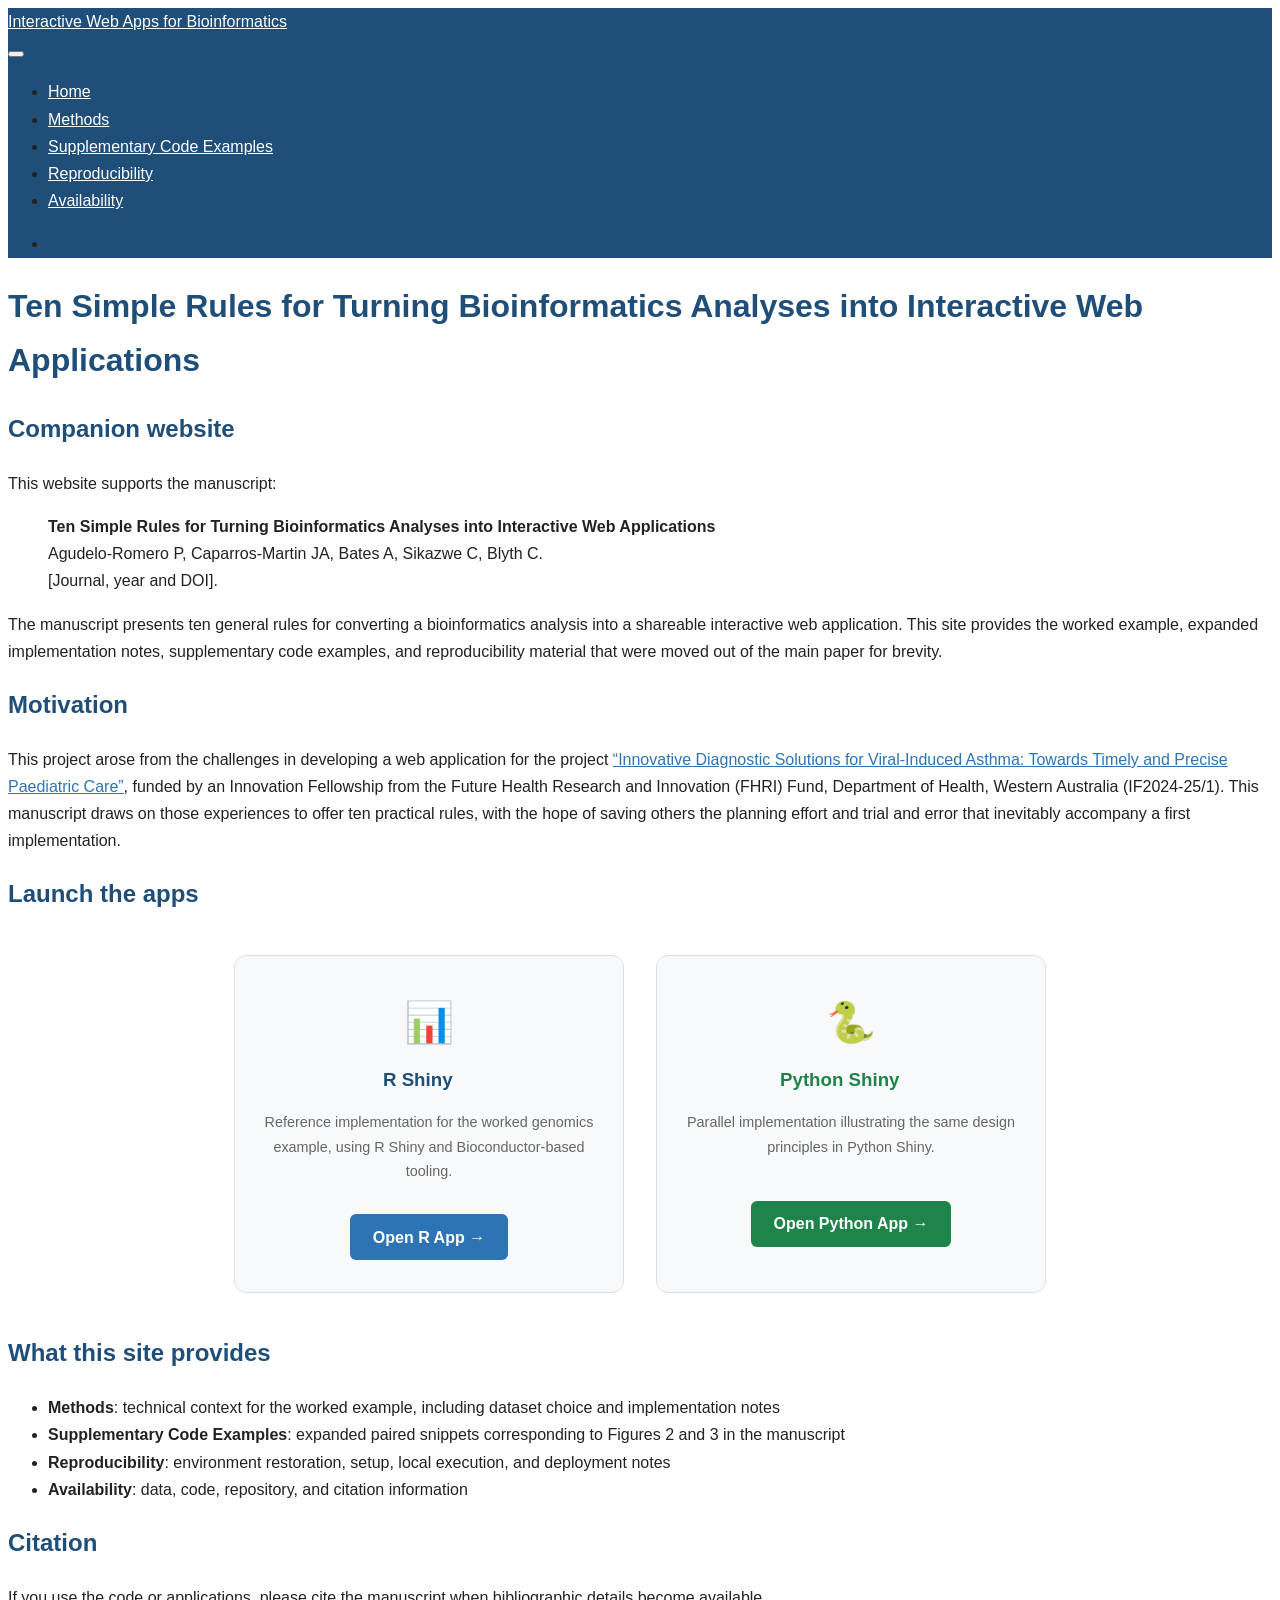
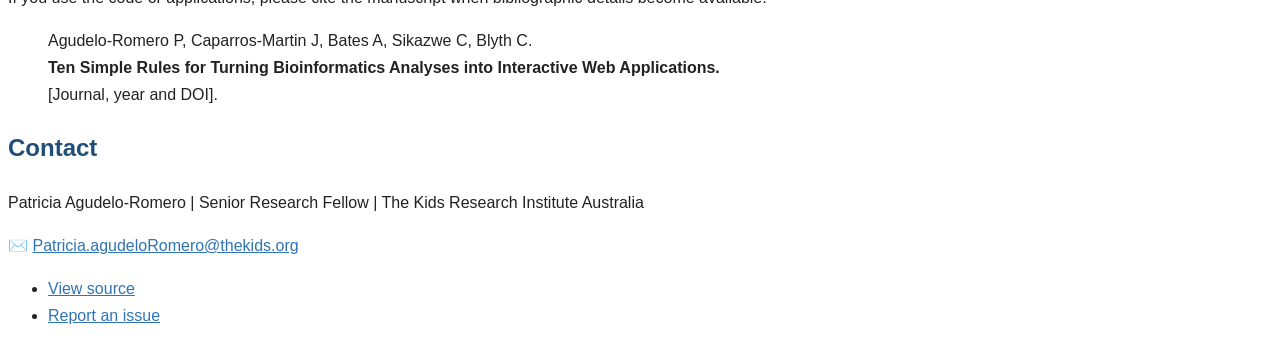
==== index.html @ 4da1fe52 "Built site for gh-pages" ====
<!DOCTYPE html>
<html xmlns="http://www.w3.org/1999/xhtml" lang="en" xml:lang="en"><head>

<meta charset="utf-8">
<meta name="generator" content="quarto-1.6.43">

<meta name="viewport" content="width=device-width, initial-scale=1.0, user-scalable=yes">


<title>Ten Simple Rules for Turning Bioinformatics Analyses into Interactive Web Applications – Interactive Web Apps for Bioinformatics</title>
<style>
code{white-space: pre-wrap;}
span.smallcaps{font-variant: small-caps;}
div.columns{display: flex; gap: min(4vw, 1.5em);}
div.column{flex: auto; overflow-x: auto;}
div.hanging-indent{margin-left: 1.5em; text-indent: -1.5em;}
ul.task-list{list-style: none;}
ul.task-list li input[type="checkbox"] {
  width: 0.8em;
  margin: 0 0.8em 0.2em -1em; /* quarto-specific, see https://github.com/quarto-dev/quarto-cli/issues/4556 */ 
  vertical-align: middle;
}
</style>


<script src="site_libs/quarto-nav/quarto-nav.js"></script>
<script src="site_libs/quarto-nav/headroom.min.js"></script>
<script src="site_libs/clipboard/clipboard.min.js"></script>
<script src="site_libs/quarto-search/autocomplete.umd.js"></script>
<script src="site_libs/quarto-search/fuse.min.js"></script>
<script src="site_libs/quarto-search/quarto-search.js"></script>
<meta name="quarto:offset" content="./">
<script src="site_libs/quarto-html/quarto.js"></script>
<script src="site_libs/quarto-html/popper.min.js"></script>
<script src="site_libs/quarto-html/tippy.umd.min.js"></script>
<script src="site_libs/quarto-html/anchor.min.js"></script>
<link href="site_libs/quarto-html/tippy.css" rel="stylesheet">
<link href="site_libs/quarto-html/quarto-syntax-highlighting-d4d76bf8491c20bad77d141916dc28e1.css" rel="stylesheet" id="quarto-text-highlighting-styles">
<script src="site_libs/bootstrap/bootstrap.min.js"></script>
<link href="site_libs/bootstrap/bootstrap-icons.css" rel="stylesheet">
<link href="site_libs/bootstrap/bootstrap-ddd961a2510921635943dfbbd19534c4.min.css" rel="stylesheet" append-hash="true" id="quarto-bootstrap" data-mode="light">
<script id="quarto-search-options" type="application/json">{
  "location": "navbar",
  "copy-button": false,
  "collapse-after": 3,
  "panel-placement": "end",
  "type": "overlay",
  "limit": 50,
  "keyboard-shortcut": [
    "f",
    "/",
    "s"
  ],
  "show-item-context": false,
  "language": {
    "search-no-results-text": "No results",
    "search-matching-documents-text": "matching documents",
    "search-copy-link-title": "Copy link to search",
    "search-hide-matches-text": "Hide additional matches",
    "search-more-match-text": "more match in this document",
    "search-more-matches-text": "more matches in this document",
    "search-clear-button-title": "Clear",
    "search-text-placeholder": "",
    "search-detached-cancel-button-title": "Cancel",
    "search-submit-button-title": "Submit",
    "search-label": "Search"
  }
}</script>
<style>html{ scroll-behavior: smooth; }</style>


<link rel="stylesheet" href="assets/styles.css">
</head>

<body class="nav-fixed fullcontent">

<div id="quarto-search-results"></div>
  <header id="quarto-header" class="headroom fixed-top">
    <nav class="navbar navbar-expand-lg " data-bs-theme="dark">
      <div class="navbar-container container-fluid">
      <div class="navbar-brand-container mx-auto">
    <a class="navbar-brand" href="./index.html">
    <span class="navbar-title">Interactive Web Apps for Bioinformatics</span>
    </a>
  </div>
            <div id="quarto-search" class="" title="Search"></div>
          <button class="navbar-toggler" type="button" data-bs-toggle="collapse" data-bs-target="#navbarCollapse" aria-controls="navbarCollapse" role="menu" aria-expanded="false" aria-label="Toggle navigation" onclick="if (window.quartoToggleHeadroom) { window.quartoToggleHeadroom(); }">
  <span class="navbar-toggler-icon"></span>
</button>
          <div class="collapse navbar-collapse" id="navbarCollapse">
            <ul class="navbar-nav navbar-nav-scroll me-auto">
  <li class="nav-item">
    <a class="nav-link active" href="./index.html" aria-current="page"> 
<span class="menu-text">Home</span></a>
  </li>  
  <li class="nav-item">
    <a class="nav-link" href="./methods.html"> 
<span class="menu-text">Methods</span></a>
  </li>  
  <li class="nav-item">
    <a class="nav-link" href="./supplementary-code-examples.html"> 
<span class="menu-text">Supplementary Code Examples</span></a>
  </li>  
  <li class="nav-item">
    <a class="nav-link" href="./reproducibility.html"> 
<span class="menu-text">Reproducibility</span></a>
  </li>  
  <li class="nav-item">
    <a class="nav-link" href="./availability.html"> 
<span class="menu-text">Availability</span></a>
  </li>  
</ul>
            <ul class="navbar-nav navbar-nav-scroll ms-auto">
  <li class="nav-item compact">
    <a class="nav-link" href="https://github.com/agudeloromero/limma-deg-explorer"> <i class="bi bi-github" role="img" aria-label="GitHub">
</i> 
<span class="menu-text"></span></a>
  </li>  
</ul>
          </div> <!-- /navcollapse -->
            <div class="quarto-navbar-tools">
</div>
      </div> <!-- /container-fluid -->
    </nav>
</header>
<!-- content -->
<div id="quarto-content" class="quarto-container page-columns page-rows-contents page-layout-article page-navbar">
<!-- sidebar -->
<!-- margin-sidebar -->
    
<!-- main -->
<main class="content" id="quarto-document-content">

<header id="title-block-header" class="quarto-title-block default">
<div class="quarto-title">
<h1 class="title">Ten Simple Rules for Turning Bioinformatics Analyses into Interactive Web Applications</h1>
</div>



<div class="quarto-title-meta">

    
  
    
  </div>
  


</header>


<section id="companion-website" class="level2">
<h2 class="anchored" data-anchor-id="companion-website">Companion website</h2>
<p>This website supports the manuscript:</p>
<blockquote class="blockquote">
<p><strong>Ten Simple Rules for Turning Bioinformatics Analyses into Interactive Web Applications</strong><br>
Agudelo-Romero P, Caparros-Martin JA, Bates A, Sikazwe C, Blyth C.<br>
[Journal, year and DOI].</p>
</blockquote>
<p>The manuscript presents ten general rules for converting a bioinformatics analysis into a shareable interactive web application. This site provides the worked example, expanded implementation notes, supplementary code examples, and reproducibility material that were moved out of the main paper for brevity.</p>
</section>
<section id="motivation" class="level2">
<h2 class="anchored" data-anchor-id="motivation">Motivation</h2>
<p>This project arose from the challenges in developing a web application for the project <a href="https://fhrifund.health.wa.gov.au/News-and-Events/2025/05/07/Pioneering-WA-health-and-medical-innovators-supported">“Innovative Diagnostic Solutions for Viral-Induced Asthma: Towards Timely and Precise Paediatric Care”</a>, funded by an Innovation Fellowship from the Future Health Research and Innovation (FHRI) Fund, Department of Health, Western Australia (IF2024-25/1). This manuscript draws on those experiences to offer ten practical rules, with the hope of saving others the planning effort and trial and error that inevitably accompany a first implementation.</p>
</section>
<section id="launch-the-apps" class="level2">
<h2 class="anchored" data-anchor-id="launch-the-apps">Launch the apps</h2>
<div style="display: flex; gap: 2rem; flex-wrap: wrap; justify-content: center; margin: 2.5rem 0;">

  <!-- R App -->
  <div style="
    flex: 1; min-width: 260px; max-width: 340px;
    border: 1px solid #dee2e6; border-radius: 12px;
    padding: 2rem 1.5rem; text-align: center;
    background: #f8f9fa;
  ">
    <div style="font-size: 2.5rem; margin-bottom: 0.5rem;">📊</div>
    <h3 style="color: #1F4E79; margin: 0 0 0.5rem;" class="anchored">R Shiny</h3>
    <p style="color: #666; font-size: 0.9rem; min-height: 60px;">
      Reference implementation for the worked genomics example, 
      using R Shiny and Bioconductor-based tooling.
    </p>
    <a href="https://agudeloromero.shinyapps.io/limma-deg-explorer" target="_blank" style="
         display: inline-block; margin-top: 1rem;
         background: #2E74B5; color: white;
         padding: 0.6rem 1.4rem; border-radius: 6px;
         text-decoration: none; font-weight: 600;
       ">
      Open R App →
    </a>
  </div>

  <!-- Python App -->
  <div style="
    flex: 1; min-width: 260px; max-width: 340px;
    border: 1px solid #dee2e6; border-radius: 12px;
    padding: 2rem 1.5rem; text-align: center;
    background: #f8f9fa;
  ">
    <div style="font-size: 2.5rem; margin-bottom: 0.5rem;">🐍</div>
    <h3 style="color: #1E8449; margin: 0 0 0.5rem;" class="anchored">Python Shiny</h3>
    <p style="color: #666; font-size: 0.9rem; min-height: 60px;">
      Parallel implementation illustrating the same design 
      principles in Python Shiny.
    </p>
    <a href="https://huggingface.co/spaces/agudeloromero/limma-deg-explorer" target="_blank" style="
         display: inline-block; margin-top: 1rem;
         background: #1E8449; color: white;
         padding: 0.6rem 1.4rem; border-radius: 6px;
         text-decoration: none; font-weight: 600;
       ">
      Open Python App →
    </a>
  </div>

</div>
</section>
<section id="what-this-site-provides" class="level2">
<h2 class="anchored" data-anchor-id="what-this-site-provides">What this site provides</h2>
<ul>
<li><strong>Methods</strong>: technical context for the worked example, including dataset choice and implementation notes</li>
<li><strong>Supplementary Code Examples</strong>: expanded paired snippets corresponding to Figures 2 and 3 in the manuscript</li>
<li><strong>Reproducibility</strong>: environment restoration, setup, local execution, and deployment notes</li>
<li><strong>Availability</strong>: data, code, repository, and citation information</li>
</ul>
</section>
<section id="citation" class="level2">
<h2 class="anchored" data-anchor-id="citation">Citation</h2>
<p>If you use the code or applications, please cite the manuscript when bibliographic details become available.</p>
<blockquote class="blockquote">
<p>Agudelo-Romero P, Caparros-Martin J, Bates A, Sikazwe C, Blyth C.<br>
<strong>Ten Simple Rules for Turning Bioinformatics Analyses into Interactive Web Applications.</strong><br>
[Journal, year and DOI].</p>
</blockquote>
</section>
<section id="contact" class="level2">
<h2 class="anchored" data-anchor-id="contact">Contact</h2>
<p>Patricia Agudelo-Romero | Senior Research Fellow | The Kids Research Institute Australia</p>
<p>✉️ <a href="mailto:Patricia.agudeloRomero@thekids.org">Patricia.agudeloRomero@thekids.org</a></p>


</section>

</main> <!-- /main -->
<script id="quarto-html-after-body" type="application/javascript">
window.document.addEventListener("DOMContentLoaded", function (event) {
  const toggleBodyColorMode = (bsSheetEl) => {
    const mode = bsSheetEl.getAttribute("data-mode");
    const bodyEl = window.document.querySelector("body");
    if (mode === "dark") {
      bodyEl.classList.add("quarto-dark");
      bodyEl.classList.remove("quarto-light");
    } else {
      bodyEl.classList.add("quarto-light");
      bodyEl.classList.remove("quarto-dark");
    }
  }
  const toggleBodyColorPrimary = () => {
    const bsSheetEl = window.document.querySelector("link#quarto-bootstrap");
    if (bsSheetEl) {
      toggleBodyColorMode(bsSheetEl);
    }
  }
  toggleBodyColorPrimary();  
  const icon = "";
  const anchorJS = new window.AnchorJS();
  anchorJS.options = {
    placement: 'right',
    icon: icon
  };
  anchorJS.add('.anchored');
  const isCodeAnnotation = (el) => {
    for (const clz of el.classList) {
      if (clz.startsWith('code-annotation-')) {                     
        return true;
      }
    }
    return false;
  }
  const onCopySuccess = function(e) {
    // button target
    const button = e.trigger;
    // don't keep focus
    button.blur();
    // flash "checked"
    button.classList.add('code-copy-button-checked');
    var currentTitle = button.getAttribute("title");
    button.setAttribute("title", "Copied!");
    let tooltip;
    if (window.bootstrap) {
      button.setAttribute("data-bs-toggle", "tooltip");
      button.setAttribute("data-bs-placement", "left");
      button.setAttribute("data-bs-title", "Copied!");
      tooltip = new bootstrap.Tooltip(button, 
        { trigger: "manual", 
          customClass: "code-copy-button-tooltip",
          offset: [0, -8]});
      tooltip.show();    
    }
    setTimeout(function() {
      if (tooltip) {
        tooltip.hide();
        button.removeAttribute("data-bs-title");
        button.removeAttribute("data-bs-toggle");
        button.removeAttribute("data-bs-placement");
      }
      button.setAttribute("title", currentTitle);
      button.classList.remove('code-copy-button-checked');
    }, 1000);
    // clear code selection
    e.clearSelection();
  }
  const getTextToCopy = function(trigger) {
      const codeEl = trigger.previousElementSibling.cloneNode(true);
      for (const childEl of codeEl.children) {
        if (isCodeAnnotation(childEl)) {
          childEl.remove();
        }
      }
      return codeEl.innerText;
  }
  const clipboard = new window.ClipboardJS('.code-copy-button:not([data-in-quarto-modal])', {
    text: getTextToCopy
  });
  clipboard.on('success', onCopySuccess);
  if (window.document.getElementById('quarto-embedded-source-code-modal')) {
    const clipboardModal = new window.ClipboardJS('.code-copy-button[data-in-quarto-modal]', {
      text: getTextToCopy,
      container: window.document.getElementById('quarto-embedded-source-code-modal')
    });
    clipboardModal.on('success', onCopySuccess);
  }
    var localhostRegex = new RegExp(/^(?:http|https):\/\/localhost\:?[0-9]*\//);
    var mailtoRegex = new RegExp(/^mailto:/);
      var filterRegex = new RegExp("https:\/\/agudeloromero\.github\.io\/limma-deg-explorer\/");
    var isInternal = (href) => {
        return filterRegex.test(href) || localhostRegex.test(href) || mailtoRegex.test(href);
    }
    // Inspect non-navigation links and adorn them if external
 	var links = window.document.querySelectorAll('a[href]:not(.nav-link):not(.navbar-brand):not(.toc-action):not(.sidebar-link):not(.sidebar-item-toggle):not(.pagination-link):not(.no-external):not([aria-hidden]):not(.dropdown-item):not(.quarto-navigation-tool):not(.about-link)');
    for (var i=0; i<links.length; i++) {
      const link = links[i];
      if (!isInternal(link.href)) {
        // undo the damage that might have been done by quarto-nav.js in the case of
        // links that we want to consider external
        if (link.dataset.originalHref !== undefined) {
          link.href = link.dataset.originalHref;
        }
          // target, if specified
          link.setAttribute("target", "_blank");
          if (link.getAttribute("rel") === null) {
            link.setAttribute("rel", "noopener");
          }
      }
    }
  function tippyHover(el, contentFn, onTriggerFn, onUntriggerFn) {
    const config = {
      allowHTML: true,
      maxWidth: 500,
      delay: 100,
      arrow: false,
      appendTo: function(el) {
          return el.parentElement;
      },
      interactive: true,
      interactiveBorder: 10,
      theme: 'quarto',
      placement: 'bottom-start',
    };
    if (contentFn) {
      config.content = contentFn;
    }
    if (onTriggerFn) {
      config.onTrigger = onTriggerFn;
    }
    if (onUntriggerFn) {
      config.onUntrigger = onUntriggerFn;
    }
    window.tippy(el, config); 
  }
  const noterefs = window.document.querySelectorAll('a[role="doc-noteref"]');
  for (var i=0; i<noterefs.length; i++) {
    const ref = noterefs[i];
    tippyHover(ref, function() {
      // use id or data attribute instead here
      let href = ref.getAttribute('data-footnote-href') || ref.getAttribute('href');
      try { href = new URL(href).hash; } catch {}
      const id = href.replace(/^#\/?/, "");
      const note = window.document.getElementById(id);
      if (note) {
        return note.innerHTML;
      } else {
        return "";
      }
    });
  }
  const xrefs = window.document.querySelectorAll('a.quarto-xref');
  const processXRef = (id, note) => {
    // Strip column container classes
    const stripColumnClz = (el) => {
      el.classList.remove("page-full", "page-columns");
      if (el.children) {
        for (const child of el.children) {
          stripColumnClz(child);
        }
      }
    }
    stripColumnClz(note)
    if (id === null || id.startsWith('sec-')) {
      // Special case sections, only their first couple elements
      const container = document.createElement("div");
      if (note.children && note.children.length > 2) {
        container.appendChild(note.children[0].cloneNode(true));
        for (let i = 1; i < note.children.length; i++) {
          const child = note.children[i];
          if (child.tagName === "P" && child.innerText === "") {
            continue;
          } else {
            container.appendChild(child.cloneNode(true));
            break;
          }
        }
        if (window.Quarto?.typesetMath) {
          window.Quarto.typesetMath(container);
        }
        return container.innerHTML
      } else {
        if (window.Quarto?.typesetMath) {
          window.Quarto.typesetMath(note);
        }
        return note.innerHTML;
      }
    } else {
      // Remove any anchor links if they are present
      const anchorLink = note.querySelector('a.anchorjs-link');
      if (anchorLink) {
        anchorLink.remove();
      }
      if (window.Quarto?.typesetMath) {
        window.Quarto.typesetMath(note);
      }
      if (note.classList.contains("callout")) {
        return note.outerHTML;
      } else {
        return note.innerHTML;
      }
    }
  }
  for (var i=0; i<xrefs.length; i++) {
    const xref = xrefs[i];
    tippyHover(xref, undefined, function(instance) {
      instance.disable();
      let url = xref.getAttribute('href');
      let hash = undefined; 
      if (url.startsWith('#')) {
        hash = url;
      } else {
        try { hash = new URL(url).hash; } catch {}
      }
      if (hash) {
        const id = hash.replace(/^#\/?/, "");
        const note = window.document.getElementById(id);
        if (note !== null) {
          try {
            const html = processXRef(id, note.cloneNode(true));
            instance.setContent(html);
          } finally {
            instance.enable();
            instance.show();
          }
        } else {
          // See if we can fetch this
          fetch(url.split('#')[0])
          .then(res => res.text())
          .then(html => {
            const parser = new DOMParser();
            const htmlDoc = parser.parseFromString(html, "text/html");
            const note = htmlDoc.getElementById(id);
            if (note !== null) {
              const html = processXRef(id, note);
              instance.setContent(html);
            } 
          }).finally(() => {
            instance.enable();
            instance.show();
          });
        }
      } else {
        // See if we can fetch a full url (with no hash to target)
        // This is a special case and we should probably do some content thinning / targeting
        fetch(url)
        .then(res => res.text())
        .then(html => {
          const parser = new DOMParser();
          const htmlDoc = parser.parseFromString(html, "text/html");
          const note = htmlDoc.querySelector('main.content');
          if (note !== null) {
            // This should only happen for chapter cross references
            // (since there is no id in the URL)
            // remove the first header
            if (note.children.length > 0 && note.children[0].tagName === "HEADER") {
              note.children[0].remove();
            }
            const html = processXRef(null, note);
            instance.setContent(html);
          } 
        }).finally(() => {
          instance.enable();
          instance.show();
        });
      }
    }, function(instance) {
    });
  }
      let selectedAnnoteEl;
      const selectorForAnnotation = ( cell, annotation) => {
        let cellAttr = 'data-code-cell="' + cell + '"';
        let lineAttr = 'data-code-annotation="' +  annotation + '"';
        const selector = 'span[' + cellAttr + '][' + lineAttr + ']';
        return selector;
      }
      const selectCodeLines = (annoteEl) => {
        const doc = window.document;
        const targetCell = annoteEl.getAttribute("data-target-cell");
        const targetAnnotation = annoteEl.getAttribute("data-target-annotation");
        const annoteSpan = window.document.querySelector(selectorForAnnotation(targetCell, targetAnnotation));
        const lines = annoteSpan.getAttribute("data-code-lines").split(",");
        const lineIds = lines.map((line) => {
          return targetCell + "-" + line;
        })
        let top = null;
        let height = null;
        let parent = null;
        if (lineIds.length > 0) {
            //compute the position of the single el (top and bottom and make a div)
            const el = window.document.getElementById(lineIds[0]);
            top = el.offsetTop;
            height = el.offsetHeight;
            parent = el.parentElement.parentElement;
          if (lineIds.length > 1) {
            const lastEl = window.document.getElementById(lineIds[lineIds.length - 1]);
            const bottom = lastEl.offsetTop + lastEl.offsetHeight;
            height = bottom - top;
          }
          if (top !== null && height !== null && parent !== null) {
            // cook up a div (if necessary) and position it 
            let div = window.document.getElementById("code-annotation-line-highlight");
            if (div === null) {
              div = window.document.createElement("div");
              div.setAttribute("id", "code-annotation-line-highlight");
              div.style.position = 'absolute';
              parent.appendChild(div);
            }
            div.style.top = top - 2 + "px";
            div.style.height = height + 4 + "px";
            div.style.left = 0;
            let gutterDiv = window.document.getElementById("code-annotation-line-highlight-gutter");
            if (gutterDiv === null) {
              gutterDiv = window.document.createElement("div");
              gutterDiv.setAttribute("id", "code-annotation-line-highlight-gutter");
              gutterDiv.style.position = 'absolute';
              const codeCell = window.document.getElementById(targetCell);
              const gutter = codeCell.querySelector('.code-annotation-gutter');
              gutter.appendChild(gutterDiv);
            }
            gutterDiv.style.top = top - 2 + "px";
            gutterDiv.style.height = height + 4 + "px";
          }
          selectedAnnoteEl = annoteEl;
        }
      };
      const unselectCodeLines = () => {
        const elementsIds = ["code-annotation-line-highlight", "code-annotation-line-highlight-gutter"];
        elementsIds.forEach((elId) => {
          const div = window.document.getElementById(elId);
          if (div) {
            div.remove();
          }
        });
        selectedAnnoteEl = undefined;
      };
        // Handle positioning of the toggle
    window.addEventListener(
      "resize",
      throttle(() => {
        elRect = undefined;
        if (selectedAnnoteEl) {
          selectCodeLines(selectedAnnoteEl);
        }
      }, 10)
    );
    function throttle(fn, ms) {
    let throttle = false;
    let timer;
      return (...args) => {
        if(!throttle) { // first call gets through
            fn.apply(this, args);
            throttle = true;
        } else { // all the others get throttled
            if(timer) clearTimeout(timer); // cancel #2
            timer = setTimeout(() => {
              fn.apply(this, args);
              timer = throttle = false;
            }, ms);
        }
      };
    }
      // Attach click handler to the DT
      const annoteDls = window.document.querySelectorAll('dt[data-target-cell]');
      for (const annoteDlNode of annoteDls) {
        annoteDlNode.addEventListener('click', (event) => {
          const clickedEl = event.target;
          if (clickedEl !== selectedAnnoteEl) {
            unselectCodeLines();
            const activeEl = window.document.querySelector('dt[data-target-cell].code-annotation-active');
            if (activeEl) {
              activeEl.classList.remove('code-annotation-active');
            }
            selectCodeLines(clickedEl);
            clickedEl.classList.add('code-annotation-active');
          } else {
            // Unselect the line
            unselectCodeLines();
            clickedEl.classList.remove('code-annotation-active');
          }
        });
      }
  const findCites = (el) => {
    const parentEl = el.parentElement;
    if (parentEl) {
      const cites = parentEl.dataset.cites;
      if (cites) {
        return {
          el,
          cites: cites.split(' ')
        };
      } else {
        return findCites(el.parentElement)
      }
    } else {
      return undefined;
    }
  };
  var bibliorefs = window.document.querySelectorAll('a[role="doc-biblioref"]');
  for (var i=0; i<bibliorefs.length; i++) {
    const ref = bibliorefs[i];
    const citeInfo = findCites(ref);
    if (citeInfo) {
      tippyHover(citeInfo.el, function() {
        var popup = window.document.createElement('div');
        citeInfo.cites.forEach(function(cite) {
          var citeDiv = window.document.createElement('div');
          citeDiv.classList.add('hanging-indent');
          citeDiv.classList.add('csl-entry');
          var biblioDiv = window.document.getElementById('ref-' + cite);
          if (biblioDiv) {
            citeDiv.innerHTML = biblioDiv.innerHTML;
          }
          popup.appendChild(citeDiv);
        });
        return popup.innerHTML;
      });
    }
  }
});
</script>
</div> <!-- /content -->




<footer class="footer"><div class="nav-footer"><div class="nav-footer-center"><div class="toc-actions"><ul><li><a href="https://github.com/agudeloromero/limma-deg-explorer/blob/main/index.qmd" class="toc-action"><i class="bi bi-github"></i>View source</a></li><li><a href="https://github.com/agudeloromero/limma-deg-explorer/issues/new" class="toc-action"><i class="bi empty"></i>Report an issue</a></li></ul></div></div></div></footer><script src="site_libs/quarto-html/zenscroll-min.js"></script>
</body></html>
---- site_libs/quarto-html/tippy.css ----
.tippy-box[data-animation=fade][data-state=hidden]{opacity:0}[data-tippy-root]{max-width:calc(100vw - 10px)}.tippy-box{position:relative;background-color:#333;color:#fff;border-radius:4px;font-size:14px;line-height:1.4;white-space:normal;outline:0;transition-property:transform,visibility,opacity}.tippy-box[data-placement^=top]>.tippy-arrow{bottom:0}.tippy-box[data-placement^=top]>.tippy-arrow:before{bottom:-7px;left:0;border-width:8px 8px 0;border-top-color:initial;transform-origin:center top}.tippy-box[data-placement^=bottom]>.tippy-arrow{top:0}.tippy-box[data-placement^=bottom]>.tippy-arrow:before{top:-7px;left:0;border-width:0 8px 8px;border-bottom-color:initial;transform-origin:center bottom}.tippy-box[data-placement^=left]>.tippy-arrow{right:0}.tippy-box[data-placement^=left]>.tippy-arrow:before{border-width:8px 0 8px 8px;border-left-color:initial;right:-7px;transform-origin:center left}.tippy-box[data-placement^=right]>.tippy-arrow{left:0}.tippy-box[data-placement^=right]>.tippy-arrow:before{left:-7px;border-width:8px 8px 8px 0;border-right-color:initial;transform-origin:center right}.tippy-box[data-inertia][data-state=visible]{transition-timing-function:cubic-bezier(.54,1.5,.38,1.11)}.tippy-arrow{width:16px;height:16px;color:#333}.tippy-arrow:before{content:"";position:absolute;border-color:transparent;border-style:solid}.tippy-content{position:relative;padding:5px 9px;z-index:1}
---- site_libs/quarto-html/quarto-syntax-highlighting-d4d76bf8491c20bad77d141916dc28e1.css ----
/* quarto syntax highlight colors */
:root {
  --quarto-hl-ot-color: #003B4F;
  --quarto-hl-at-color: #657422;
  --quarto-hl-ss-color: #20794D;
  --quarto-hl-an-color: #5E5E5E;
  --quarto-hl-fu-color: #4758AB;
  --quarto-hl-st-color: #20794D;
  --quarto-hl-cf-color: #003B4F;
  --quarto-hl-op-color: #5E5E5E;
  --quarto-hl-er-color: #AD0000;
  --quarto-hl-bn-color: #AD0000;
  --quarto-hl-al-color: #AD0000;
  --quarto-hl-va-color: #111111;
  --quarto-hl-bu-color: inherit;
  --quarto-hl-ex-color: inherit;
  --quarto-hl-pp-color: #AD0000;
  --quarto-hl-in-color: #5E5E5E;
  --quarto-hl-vs-color: #20794D;
  --quarto-hl-wa-color: #5E5E5E;
  --quarto-hl-do-color: #5E5E5E;
  --quarto-hl-im-color: #00769E;
  --quarto-hl-ch-color: #20794D;
  --quarto-hl-dt-color: #AD0000;
  --quarto-hl-fl-color: #AD0000;
  --quarto-hl-co-color: #5E5E5E;
  --quarto-hl-cv-color: #5E5E5E;
  --quarto-hl-cn-color: #8f5902;
  --quarto-hl-sc-color: #5E5E5E;
  --quarto-hl-dv-color: #AD0000;
  --quarto-hl-kw-color: #003B4F;
}

/* other quarto variables */
:root {
  --quarto-font-monospace: SFMono-Regular, Menlo, Monaco, Consolas, "Liberation Mono", "Courier New", monospace;
}

pre > code.sourceCode > span {
  color: #003B4F;
}

code span {
  color: #003B4F;
}

code.sourceCode > span {
  color: #003B4F;
}

div.sourceCode,
div.sourceCode pre.sourceCode {
  color: #003B4F;
}

code span.ot {
  color: #003B4F;
  font-style: inherit;
}

code span.at {
  color: #657422;
  font-style: inherit;
}

code span.ss {
  color: #20794D;
  font-style: inherit;
}

code span.an {
  color: #5E5E5E;
  font-style: inherit;
}

code span.fu {
  color: #4758AB;
  font-style: inherit;
}

code span.st {
  color: #20794D;
  font-style: inherit;
}

code span.cf {
  color: #003B4F;
  font-weight: bold;
  font-style: inherit;
}

code span.op {
  color: #5E5E5E;
  font-style: inherit;
}

code span.er {
  color: #AD0000;
  font-style: inherit;
}

code span.bn {
  color: #AD0000;
  font-style: inherit;
}

code span.al {
  color: #AD0000;
  font-style: inherit;
}

code span.va {
  color: #111111;
  font-style: inherit;
}

code span.bu {
  font-style: inherit;
}

code span.ex {
  font-style: inherit;
}

code span.pp {
  color: #AD0000;
  font-style: inherit;
}

code span.in {
  color: #5E5E5E;
  font-style: inherit;
}

code span.vs {
  color: #20794D;
  font-style: inherit;
}

code span.wa {
  color: #5E5E5E;
  font-style: italic;
}

code span.do {
  color: #5E5E5E;
  font-style: italic;
}

code span.im {
  color: #00769E;
  font-style: inherit;
}

code span.ch {
  color: #20794D;
  font-style: inherit;
}

code span.dt {
  color: #AD0000;
  font-style: inherit;
}

code span.fl {
  color: #AD0000;
  font-style: inherit;
}

code span.co {
  color: #5E5E5E;
  font-style: inherit;
}

code span.cv {
  color: #5E5E5E;
  font-style: italic;
}

code span.cn {
  color: #8f5902;
  font-style: inherit;
}

code span.sc {
  color: #5E5E5E;
  font-style: inherit;
}

code span.dv {
  color: #AD0000;
  font-style: inherit;
}

code span.kw {
  color: #003B4F;
  font-weight: bold;
  font-style: inherit;
}

.prevent-inlining {
  content: "</";
}

/*# sourceMappingURL=c9c5d451c23b744f9cb2c98992a0aef2.css.map */
---- assets/styles.css ----
body {
  font-family: -apple-system, BlinkMacSystemFont, "Segoe UI", Arial, sans-serif;
  color: #222;
  line-height: 1.7;
}

h1, h2, h3 {
  color: #1F4E79;
}

a {
  color: #2E74B5;
}

table {
  font-size: 0.9rem;
}

.navbar {
  background: #1F4E79 !important;
}

.navbar a {
  color: white !important;
}
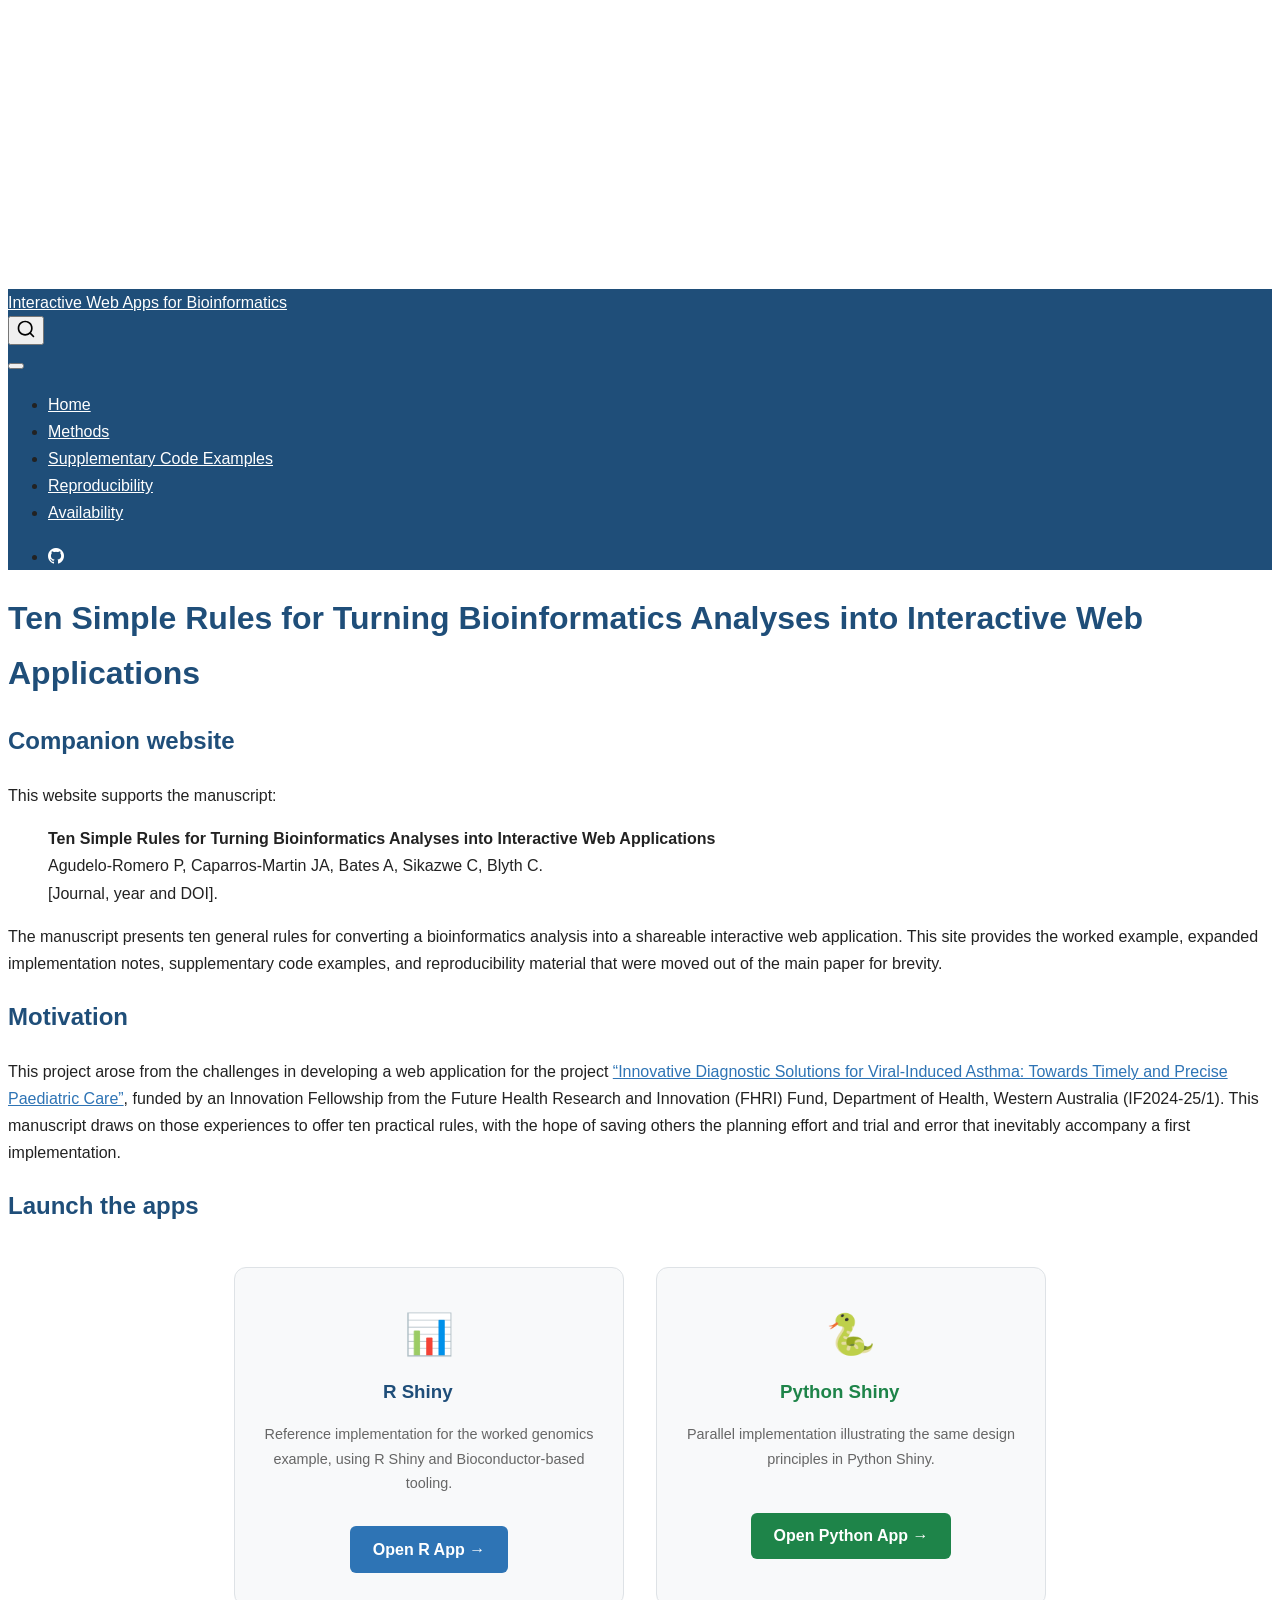
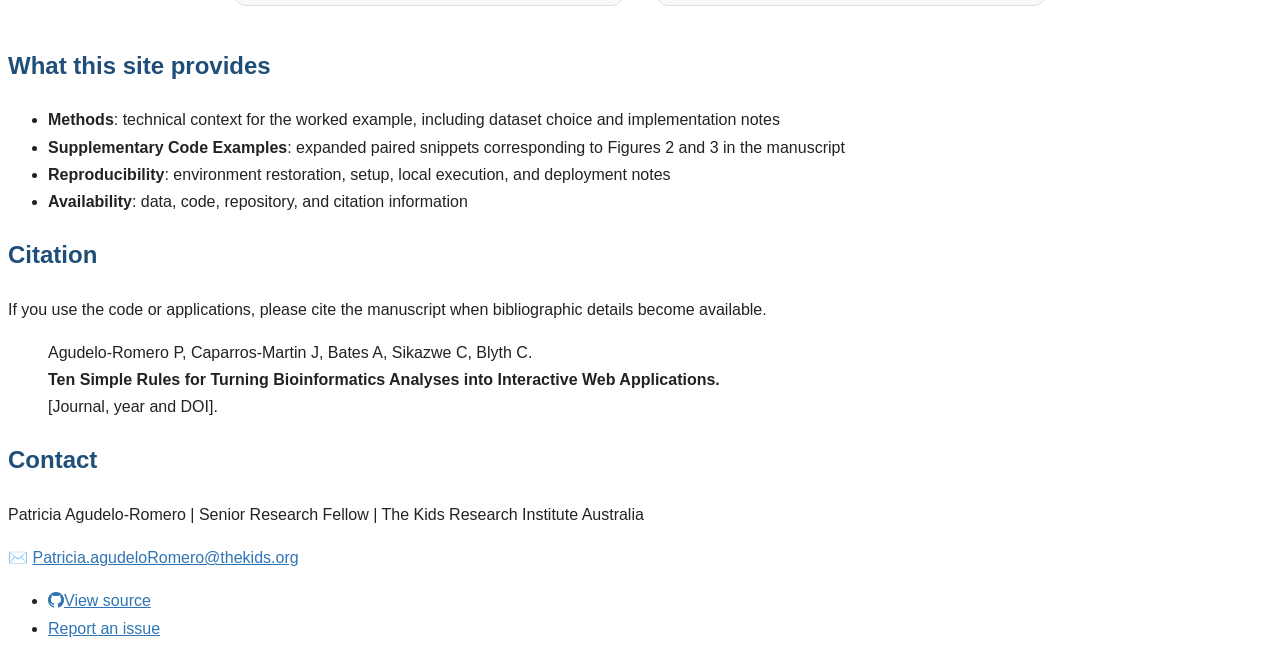
==== commit f83396cb: "Built site for gh-pages" ====
--- a/index.html
+++ b/index.html
@@ -2,17 +2,23 @@
 <html xmlns="http://www.w3.org/1999/xhtml" lang="en" xml:lang="en"><head>
 
 <meta charset="utf-8">
-<meta name="generator" content="quarto-1.6.43">
+<meta name="generator" content="quarto-1.10.18">
 
 <meta name="viewport" content="width=device-width, initial-scale=1.0, user-scalable=yes">
 
 
 <title>Ten Simple Rules for Turning Bioinformatics Analyses into Interactive Web Applications – Interactive Web Apps for Bioinformatics</title>
 <style>
-code{white-space: pre-wrap;}
+/* Default styles provided by pandoc.
+** See https://pandoc.org/MANUAL.html#variables-for-html for config info.
+*/
 span.smallcaps{font-variant: small-caps;}
-div.columns{display: flex; gap: min(4vw, 1.5em);}
-div.column{flex: auto; overflow-x: auto;}
+div.columns{display: flex; gap: 1.5em;}
+div.column{flex: auto;}
+@media screen {
+div.columns{gap: min(4vw, 1.5em);}
+div.column{overflow-x: auto;}
+}
 div.hanging-indent{margin-left: 1.5em; text-indent: -1.5em;}
 ul.task-list{list-style: none;}
 ul.task-list li input[type="checkbox"] {
@@ -30,15 +36,16 @@
 <script src="site_libs/quarto-search/fuse.min.js"></script>
 <script src="site_libs/quarto-search/quarto-search.js"></script>
 <meta name="quarto:offset" content="./">
-<script src="site_libs/quarto-html/quarto.js"></script>
+<script src="site_libs/quarto-html/quarto.js" type="module"></script>
+<script src="site_libs/quarto-html/tabsets/tabsets.js" type="module"></script>
 <script src="site_libs/quarto-html/popper.min.js"></script>
 <script src="site_libs/quarto-html/tippy.umd.min.js"></script>
 <script src="site_libs/quarto-html/anchor.min.js"></script>
 <link href="site_libs/quarto-html/tippy.css" rel="stylesheet">
-<link href="site_libs/quarto-html/quarto-syntax-highlighting-d4d76bf8491c20bad77d141916dc28e1.css" rel="stylesheet" id="quarto-text-highlighting-styles">
+<link href="site_libs/quarto-html/quarto-syntax-highlighting-64a204ab8560d761af7679ceaba22944.css" rel="stylesheet" id="quarto-text-highlighting-styles">
 <script src="site_libs/bootstrap/bootstrap.min.js"></script>
 <link href="site_libs/bootstrap/bootstrap-icons.css" rel="stylesheet">
-<link href="site_libs/bootstrap/bootstrap-ddd961a2510921635943dfbbd19534c4.min.css" rel="stylesheet" append-hash="true" id="quarto-bootstrap" data-mode="light">
+<link href="site_libs/bootstrap/bootstrap-55617497126496852ff9f5a59253c640.min.css" rel="stylesheet" append-hash="true" id="quarto-bootstrap" data-mode="light">
 <script id="quarto-search-options" type="application/json">{
   "location": "navbar",
   "copy-button": false,
@@ -72,7 +79,7 @@
 <link rel="stylesheet" href="assets/styles.css">
 </head>
 
-<body class="nav-fixed fullcontent">
+<body class="nav-fixed fullcontent quarto-light">
 
 <div id="quarto-search-results"></div>
   <header id="quarto-header" class="headroom fixed-top">
@@ -244,241 +251,248 @@
 
 </main> <!-- /main -->
 <script id="quarto-html-after-body" type="application/javascript">
-window.document.addEventListener("DOMContentLoaded", function (event) {
-  const toggleBodyColorMode = (bsSheetEl) => {
-    const mode = bsSheetEl.getAttribute("data-mode");
-    const bodyEl = window.document.querySelector("body");
-    if (mode === "dark") {
-      bodyEl.classList.add("quarto-dark");
-      bodyEl.classList.remove("quarto-light");
-    } else {
-      bodyEl.classList.add("quarto-light");
-      bodyEl.classList.remove("quarto-dark");
-    }
-  }
-  const toggleBodyColorPrimary = () => {
-    const bsSheetEl = window.document.querySelector("link#quarto-bootstrap");
-    if (bsSheetEl) {
-      toggleBodyColorMode(bsSheetEl);
-    }
-  }
-  toggleBodyColorPrimary();  
-  const icon = "";
-  const anchorJS = new window.AnchorJS();
-  anchorJS.options = {
-    placement: 'right',
-    icon: icon
-  };
-  anchorJS.add('.anchored');
-  const isCodeAnnotation = (el) => {
-    for (const clz of el.classList) {
-      if (clz.startsWith('code-annotation-')) {                     
-        return true;
-      }
-    }
-    return false;
-  }
-  const onCopySuccess = function(e) {
-    // button target
-    const button = e.trigger;
-    // don't keep focus
-    button.blur();
-    // flash "checked"
-    button.classList.add('code-copy-button-checked');
-    var currentTitle = button.getAttribute("title");
-    button.setAttribute("title", "Copied!");
-    let tooltip;
-    if (window.bootstrap) {
-      button.setAttribute("data-bs-toggle", "tooltip");
-      button.setAttribute("data-bs-placement", "left");
-      button.setAttribute("data-bs-title", "Copied!");
-      tooltip = new bootstrap.Tooltip(button, 
-        { trigger: "manual", 
-          customClass: "code-copy-button-tooltip",
-          offset: [0, -8]});
-      tooltip.show();    
-    }
-    setTimeout(function() {
-      if (tooltip) {
-        tooltip.hide();
-        button.removeAttribute("data-bs-title");
-        button.removeAttribute("data-bs-toggle");
-        button.removeAttribute("data-bs-placement");
-      }
-      button.setAttribute("title", currentTitle);
-      button.classList.remove('code-copy-button-checked');
-    }, 1000);
-    // clear code selection
-    e.clearSelection();
-  }
-  const getTextToCopy = function(trigger) {
-      const codeEl = trigger.previousElementSibling.cloneNode(true);
+  window.document.addEventListener("DOMContentLoaded", function (event) {
+    const icon = "";
+    const anchorJS = new window.AnchorJS();
+    anchorJS.options = {
+      placement: 'right',
+      icon: icon
+    };
+    anchorJS.add('.anchored');
+    const isCodeAnnotation = (el) => {
+      for (const clz of el.classList) {
+        if (clz.startsWith('code-annotation-')) {                     
+          return true;
+        }
+      }
+      return false;
+    }
+    const onCopySuccess = function(e) {
+      // button target
+      const button = e.trigger;
+      // don't keep focus
+      button.blur();
+      // flash "checked"
+      button.classList.add('code-copy-button-checked');
+      var currentTitle = button.getAttribute("title");
+      button.setAttribute("title", "Copied!");
+      let tooltip;
+      if (window.bootstrap) {
+        button.setAttribute("data-bs-toggle", "tooltip");
+        button.setAttribute("data-bs-placement", "left");
+        button.setAttribute("data-bs-title", "Copied!");
+        tooltip = new bootstrap.Tooltip(button, 
+          { trigger: "manual", 
+            customClass: "code-copy-button-tooltip",
+            offset: [0, -8]});
+        tooltip.show();    
+      }
+      setTimeout(function() {
+        if (tooltip) {
+          tooltip.hide();
+          button.removeAttribute("data-bs-title");
+          button.removeAttribute("data-bs-toggle");
+          button.removeAttribute("data-bs-placement");
+        }
+        button.setAttribute("title", currentTitle);
+        button.classList.remove('code-copy-button-checked');
+      }, 1000);
+      // clear code selection
+      e.clearSelection();
+    }
+    const getTextToCopy = function(trigger) {
+      const outerScaffold = trigger.parentElement.cloneNode(true);
+      const codeEl = outerScaffold.querySelector('code');
       for (const childEl of codeEl.children) {
         if (isCodeAnnotation(childEl)) {
           childEl.remove();
         }
       }
       return codeEl.innerText;
-  }
-  const clipboard = new window.ClipboardJS('.code-copy-button:not([data-in-quarto-modal])', {
-    text: getTextToCopy
-  });
-  clipboard.on('success', onCopySuccess);
-  if (window.document.getElementById('quarto-embedded-source-code-modal')) {
-    const clipboardModal = new window.ClipboardJS('.code-copy-button[data-in-quarto-modal]', {
-      text: getTextToCopy,
-      container: window.document.getElementById('quarto-embedded-source-code-modal')
+    }
+    const clipboard = new window.ClipboardJS('.code-copy-button:not([data-in-quarto-modal])', {
+      text: getTextToCopy
     });
-    clipboardModal.on('success', onCopySuccess);
-  }
-    var localhostRegex = new RegExp(/^(?:http|https):\/\/localhost\:?[0-9]*\//);
-    var mailtoRegex = new RegExp(/^mailto:/);
-      var filterRegex = new RegExp("https:\/\/agudeloromero\.github\.io\/limma-deg-explorer\/");
-    var isInternal = (href) => {
-        return filterRegex.test(href) || localhostRegex.test(href) || mailtoRegex.test(href);
-    }
-    // Inspect non-navigation links and adorn them if external
- 	var links = window.document.querySelectorAll('a[href]:not(.nav-link):not(.navbar-brand):not(.toc-action):not(.sidebar-link):not(.sidebar-item-toggle):not(.pagination-link):not(.no-external):not([aria-hidden]):not(.dropdown-item):not(.quarto-navigation-tool):not(.about-link)');
-    for (var i=0; i<links.length; i++) {
-      const link = links[i];
-      if (!isInternal(link.href)) {
-        // undo the damage that might have been done by quarto-nav.js in the case of
-        // links that we want to consider external
-        if (link.dataset.originalHref !== undefined) {
-          link.href = link.dataset.originalHref;
-        }
-          // target, if specified
-          link.setAttribute("target", "_blank");
-          if (link.getAttribute("rel") === null) {
-            link.setAttribute("rel", "noopener");
-          }
-      }
-    }
-  function tippyHover(el, contentFn, onTriggerFn, onUntriggerFn) {
-    const config = {
-      allowHTML: true,
-      maxWidth: 500,
-      delay: 100,
-      arrow: false,
-      appendTo: function(el) {
-          return el.parentElement;
-      },
-      interactive: true,
-      interactiveBorder: 10,
-      theme: 'quarto',
-      placement: 'bottom-start',
-    };
-    if (contentFn) {
-      config.content = contentFn;
-    }
-    if (onTriggerFn) {
-      config.onTrigger = onTriggerFn;
-    }
-    if (onUntriggerFn) {
-      config.onUntrigger = onUntriggerFn;
-    }
-    window.tippy(el, config); 
-  }
-  const noterefs = window.document.querySelectorAll('a[role="doc-noteref"]');
-  for (var i=0; i<noterefs.length; i++) {
-    const ref = noterefs[i];
-    tippyHover(ref, function() {
-      // use id or data attribute instead here
-      let href = ref.getAttribute('data-footnote-href') || ref.getAttribute('href');
-      try { href = new URL(href).hash; } catch {}
-      const id = href.replace(/^#\/?/, "");
-      const note = window.document.getElementById(id);
-      if (note) {
-        return note.innerHTML;
+    clipboard.on('success', onCopySuccess);
+    if (window.document.getElementById('quarto-embedded-source-code-modal')) {
+      const clipboardModal = new window.ClipboardJS('.code-copy-button[data-in-quarto-modal]', {
+        text: getTextToCopy,
+        container: window.document.getElementById('quarto-embedded-source-code-modal')
+      });
+      clipboardModal.on('success', onCopySuccess);
+    }
+      var localhostRegex = new RegExp(/^(?:http|https):\/\/localhost\:?[0-9]*\//);
+      var mailtoRegex = new RegExp(/^mailto:/);
+        var filterRegex = new RegExp("https:\/\/agudeloromero\.github\.io\/limma-deg-explorer\/");
+      var isInternal = (href) => {
+          return filterRegex.test(href) || localhostRegex.test(href) || mailtoRegex.test(href);
+      }
+      // Inspect non-navigation links and adorn them if external
+     var links = window.document.querySelectorAll('a[href]:not(.nav-link):not(.navbar-brand):not(.toc-action):not(.sidebar-link):not(.sidebar-item-toggle):not(.pagination-link):not(.no-external):not([aria-hidden]):not(.dropdown-item):not(.quarto-navigation-tool):not(.about-link)');
+      for (var i=0; i<links.length; i++) {
+        const link = links[i];
+        if (!isInternal(link.href)) {
+          // undo the damage that might have been done by quarto-nav.js in the case of
+          // links that we want to consider external
+          if (link.dataset.originalHref !== undefined) {
+            link.href = link.dataset.originalHref;
+          }
+            // target, if specified
+            link.setAttribute("target", "_blank");
+            if (link.getAttribute("rel") === null) {
+              link.setAttribute("rel", "noopener");
+            }
+        }
+      }
+    function tippyHover(el, contentFn, onTriggerFn, onUntriggerFn) {
+      const config = {
+        allowHTML: true,
+        maxWidth: 500,
+        delay: 100,
+        arrow: false,
+        appendTo: function(el) {
+            return el.parentElement;
+        },
+        interactive: true,
+        interactiveBorder: 10,
+        theme: 'quarto',
+        placement: 'bottom-start',
+      };
+      if (contentFn) {
+        config.content = contentFn;
+      }
+      if (onTriggerFn) {
+        config.onTrigger = onTriggerFn;
+      }
+      if (onUntriggerFn) {
+        config.onUntrigger = onUntriggerFn;
+      }
+      window.tippy(el, config); 
+    }
+    const noterefs = window.document.querySelectorAll('a[role="doc-noteref"]');
+    for (var i=0; i<noterefs.length; i++) {
+      const ref = noterefs[i];
+      tippyHover(ref, function() {
+        // use id or data attribute instead here
+        let href = ref.getAttribute('data-footnote-href') || ref.getAttribute('href');
+        try { href = new URL(href).hash; } catch {}
+        const id = href.replace(/^#\/?/, "");
+        const note = window.document.getElementById(id);
+        if (note) {
+          return note.innerHTML;
+        } else {
+          return "";
+        }
+      });
+    }
+    const xrefs = window.document.querySelectorAll('a.quarto-xref');
+    const processXRef = (id, note) => {
+      // Strip column container classes
+      const stripColumnClz = (el) => {
+        el.classList.remove("page-full", "page-columns");
+        if (el.children) {
+          for (const child of el.children) {
+            stripColumnClz(child);
+          }
+        }
+      }
+      stripColumnClz(note)
+      if (id === null || id.startsWith('sec-')) {
+        // Special case sections, only their first couple elements
+        const container = document.createElement("div");
+        if (note.children && note.children.length > 2) {
+          container.appendChild(note.children[0].cloneNode(true));
+          for (let i = 1; i < note.children.length; i++) {
+            const child = note.children[i];
+            if (child.tagName === "P" && child.innerText === "") {
+              continue;
+            } else {
+              container.appendChild(child.cloneNode(true));
+              break;
+            }
+          }
+          if (window.Quarto?.typesetMath) {
+            window.Quarto.typesetMath(container);
+          }
+          return container.innerHTML
+        } else {
+          if (window.Quarto?.typesetMath) {
+            window.Quarto.typesetMath(note);
+          }
+          return note.innerHTML;
+        }
       } else {
-        return "";
-      }
-    });
-  }
-  const xrefs = window.document.querySelectorAll('a.quarto-xref');
-  const processXRef = (id, note) => {
-    // Strip column container classes
-    const stripColumnClz = (el) => {
-      el.classList.remove("page-full", "page-columns");
-      if (el.children) {
-        for (const child of el.children) {
-          stripColumnClz(child);
-        }
-      }
-    }
-    stripColumnClz(note)
-    if (id === null || id.startsWith('sec-')) {
-      // Special case sections, only their first couple elements
-      const container = document.createElement("div");
-      if (note.children && note.children.length > 2) {
-        container.appendChild(note.children[0].cloneNode(true));
-        for (let i = 1; i < note.children.length; i++) {
-          const child = note.children[i];
-          if (child.tagName === "P" && child.innerText === "") {
-            continue;
-          } else {
-            container.appendChild(child.cloneNode(true));
-            break;
-          }
-        }
-        if (window.Quarto?.typesetMath) {
-          window.Quarto.typesetMath(container);
-        }
-        return container.innerHTML
-      } else {
+        // Remove any anchor links if they are present
+        const anchorLink = note.querySelector('a.anchorjs-link');
+        if (anchorLink) {
+          anchorLink.remove();
+        }
         if (window.Quarto?.typesetMath) {
           window.Quarto.typesetMath(note);
         }
-        return note.innerHTML;
-      }
-    } else {
-      // Remove any anchor links if they are present
-      const anchorLink = note.querySelector('a.anchorjs-link');
-      if (anchorLink) {
-        anchorLink.remove();
-      }
-      if (window.Quarto?.typesetMath) {
-        window.Quarto.typesetMath(note);
-      }
-      if (note.classList.contains("callout")) {
-        return note.outerHTML;
-      } else {
-        return note.innerHTML;
-      }
-    }
-  }
-  for (var i=0; i<xrefs.length; i++) {
-    const xref = xrefs[i];
-    tippyHover(xref, undefined, function(instance) {
-      instance.disable();
-      let url = xref.getAttribute('href');
-      let hash = undefined; 
-      if (url.startsWith('#')) {
-        hash = url;
-      } else {
-        try { hash = new URL(url).hash; } catch {}
-      }
-      if (hash) {
-        const id = hash.replace(/^#\/?/, "");
-        const note = window.document.getElementById(id);
-        if (note !== null) {
-          try {
-            const html = processXRef(id, note.cloneNode(true));
-            instance.setContent(html);
-          } finally {
-            instance.enable();
-            instance.show();
-          }
+        if (note.classList.contains("callout")) {
+          return note.outerHTML;
         } else {
-          // See if we can fetch this
-          fetch(url.split('#')[0])
+          return note.innerHTML;
+        }
+      }
+    }
+    for (var i=0; i<xrefs.length; i++) {
+      const xref = xrefs[i];
+      tippyHover(xref, undefined, function(instance) {
+        instance.disable();
+        let url = xref.getAttribute('href');
+        let hash = undefined; 
+        if (url.startsWith('#')) {
+          hash = url;
+        } else {
+          try { hash = new URL(url).hash; } catch {}
+        }
+        if (hash) {
+          const id = hash.replace(/^#\/?/, "");
+          const note = window.document.getElementById(id);
+          if (note !== null) {
+            try {
+              const html = processXRef(id, note.cloneNode(true));
+              instance.setContent(html);
+            } finally {
+              instance.enable();
+              instance.show();
+            }
+          } else {
+            // See if we can fetch this
+            fetch(url.split('#')[0])
+            .then(res => res.text())
+            .then(html => {
+              const parser = new DOMParser();
+              const htmlDoc = parser.parseFromString(html, "text/html");
+              const note = htmlDoc.getElementById(id);
+              if (note !== null) {
+                const html = processXRef(id, note);
+                instance.setContent(html);
+              } 
+            }).finally(() => {
+              instance.enable();
+              instance.show();
+            });
+          }
+        } else {
+          // See if we can fetch a full url (with no hash to target)
+          // This is a special case and we should probably do some content thinning / targeting
+          fetch(url)
           .then(res => res.text())
           .then(html => {
             const parser = new DOMParser();
             const htmlDoc = parser.parseFromString(html, "text/html");
-            const note = htmlDoc.getElementById(id);
+            const note = htmlDoc.querySelector('main.content');
             if (note !== null) {
-              const html = processXRef(id, note);
+              // This should only happen for chapter cross references
+              // (since there is no id in the URL)
+              // remove the first header
+              if (note.children.length > 0 && note.children[0].tagName === "HEADER") {
+                note.children[0].remove();
+              }
+              const html = processXRef(null, note);
               instance.setContent(html);
             } 
           }).finally(() => {
@@ -486,185 +500,161 @@
             instance.show();
           });
         }
+      }, function(instance) {
+      });
+    }
+        let selectedAnnoteEl;
+        const selectorForAnnotation = ( cell, annotation) => {
+          let cellAttr = 'data-code-cell="' + cell + '"';
+          let lineAttr = 'data-code-annotation="' +  annotation + '"';
+          const selector = 'span[' + cellAttr + '][' + lineAttr + ']';
+          return selector;
+        }
+        const selectCodeLines = (annoteEl) => {
+          const doc = window.document;
+          const targetCell = annoteEl.getAttribute("data-target-cell");
+          const targetAnnotation = annoteEl.getAttribute("data-target-annotation");
+          const annoteSpan = window.document.querySelector(selectorForAnnotation(targetCell, targetAnnotation));
+          const lines = annoteSpan.getAttribute("data-code-lines").split(",");
+          const lineIds = lines.map((line) => {
+            return targetCell + "-" + line;
+          })
+          let top = null;
+          let height = null;
+          let parent = null;
+          if (lineIds.length > 0) {
+              //compute the position of the single el (top and bottom and make a div)
+              const el = window.document.getElementById(lineIds[0]);
+              top = el.offsetTop;
+              height = el.offsetHeight;
+              parent = el.parentElement.parentElement;
+            if (lineIds.length > 1) {
+              const lastEl = window.document.getElementById(lineIds[lineIds.length - 1]);
+              const bottom = lastEl.offsetTop + lastEl.offsetHeight;
+              height = bottom - top;
+            }
+            if (top !== null && height !== null && parent !== null) {
+              // cook up a div (if necessary) and position it 
+              let div = window.document.getElementById("code-annotation-line-highlight");
+              if (div === null) {
+                div = window.document.createElement("div");
+                div.setAttribute("id", "code-annotation-line-highlight");
+                div.style.position = 'absolute';
+                parent.appendChild(div);
+              }
+              div.style.top = top - 2 + "px";
+              div.style.height = height + 4 + "px";
+              div.style.left = 0;
+              let gutterDiv = window.document.getElementById("code-annotation-line-highlight-gutter");
+              if (gutterDiv === null) {
+                gutterDiv = window.document.createElement("div");
+                gutterDiv.setAttribute("id", "code-annotation-line-highlight-gutter");
+                gutterDiv.style.position = 'absolute';
+                const codeCell = window.document.getElementById(targetCell);
+                const gutter = codeCell.querySelector('.code-annotation-gutter');
+                gutter.appendChild(gutterDiv);
+              }
+              gutterDiv.style.top = top - 2 + "px";
+              gutterDiv.style.height = height + 4 + "px";
+            }
+            selectedAnnoteEl = annoteEl;
+          }
+        };
+        const unselectCodeLines = () => {
+          const elementsIds = ["code-annotation-line-highlight", "code-annotation-line-highlight-gutter"];
+          elementsIds.forEach((elId) => {
+            const div = window.document.getElementById(elId);
+            if (div) {
+              div.remove();
+            }
+          });
+          selectedAnnoteEl = undefined;
+        };
+          // Handle positioning of the toggle
+      window.addEventListener(
+        "resize",
+        throttle(() => {
+          elRect = undefined;
+          if (selectedAnnoteEl) {
+            selectCodeLines(selectedAnnoteEl);
+          }
+        }, 10)
+      );
+      function throttle(fn, ms) {
+      let throttle = false;
+      let timer;
+        return (...args) => {
+          if(!throttle) { // first call gets through
+              fn.apply(this, args);
+              throttle = true;
+          } else { // all the others get throttled
+              if(timer) clearTimeout(timer); // cancel #2
+              timer = setTimeout(() => {
+                fn.apply(this, args);
+                timer = throttle = false;
+              }, ms);
+          }
+        };
+      }
+        // Attach click handler to the DT
+        const annoteDls = window.document.querySelectorAll('dt[data-target-cell]');
+        for (const annoteDlNode of annoteDls) {
+          annoteDlNode.addEventListener('click', (event) => {
+            const clickedEl = event.target;
+            if (clickedEl !== selectedAnnoteEl) {
+              unselectCodeLines();
+              const activeEl = window.document.querySelector('dt[data-target-cell].code-annotation-active');
+              if (activeEl) {
+                activeEl.classList.remove('code-annotation-active');
+              }
+              selectCodeLines(clickedEl);
+              clickedEl.classList.add('code-annotation-active');
+            } else {
+              // Unselect the line
+              unselectCodeLines();
+              clickedEl.classList.remove('code-annotation-active');
+            }
+          });
+        }
+    const findCites = (el) => {
+      const parentEl = el.parentElement;
+      if (parentEl) {
+        const cites = parentEl.dataset.cites;
+        if (cites) {
+          return {
+            el,
+            cites: cites.split(' ')
+          };
+        } else {
+          return findCites(el.parentElement)
+        }
       } else {
-        // See if we can fetch a full url (with no hash to target)
-        // This is a special case and we should probably do some content thinning / targeting
-        fetch(url)
-        .then(res => res.text())
-        .then(html => {
-          const parser = new DOMParser();
-          const htmlDoc = parser.parseFromString(html, "text/html");
-          const note = htmlDoc.querySelector('main.content');
-          if (note !== null) {
-            // This should only happen for chapter cross references
-            // (since there is no id in the URL)
-            // remove the first header
-            if (note.children.length > 0 && note.children[0].tagName === "HEADER") {
-              note.children[0].remove();
-            }
-            const html = processXRef(null, note);
-            instance.setContent(html);
-          } 
-        }).finally(() => {
-          instance.enable();
-          instance.show();
+        return undefined;
+      }
+    };
+    var bibliorefs = window.document.querySelectorAll('a[role="doc-biblioref"]');
+    for (var i=0; i<bibliorefs.length; i++) {
+      const ref = bibliorefs[i];
+      const citeInfo = findCites(ref);
+      if (citeInfo) {
+        tippyHover(citeInfo.el, function() {
+          var popup = window.document.createElement('div');
+          citeInfo.cites.forEach(function(cite) {
+            var citeDiv = window.document.createElement('div');
+            citeDiv.classList.add('hanging-indent');
+            citeDiv.classList.add('csl-entry');
+            var biblioDiv = window.document.getElementById('ref-' + cite);
+            if (biblioDiv) {
+              citeDiv.innerHTML = biblioDiv.innerHTML;
+            }
+            popup.appendChild(citeDiv);
+          });
+          return popup.innerHTML;
         });
       }
-    }, function(instance) {
-    });
-  }
-      let selectedAnnoteEl;
-      const selectorForAnnotation = ( cell, annotation) => {
-        let cellAttr = 'data-code-cell="' + cell + '"';
-        let lineAttr = 'data-code-annotation="' +  annotation + '"';
-        const selector = 'span[' + cellAttr + '][' + lineAttr + ']';
-        return selector;
-      }
-      const selectCodeLines = (annoteEl) => {
-        const doc = window.document;
-        const targetCell = annoteEl.getAttribute("data-target-cell");
-        const targetAnnotation = annoteEl.getAttribute("data-target-annotation");
-        const annoteSpan = window.document.querySelector(selectorForAnnotation(targetCell, targetAnnotation));
-        const lines = annoteSpan.getAttribute("data-code-lines").split(",");
-        const lineIds = lines.map((line) => {
-          return targetCell + "-" + line;
-        })
-        let top = null;
-        let height = null;
-        let parent = null;
-        if (lineIds.length > 0) {
-            //compute the position of the single el (top and bottom and make a div)
-            const el = window.document.getElementById(lineIds[0]);
-            top = el.offsetTop;
-            height = el.offsetHeight;
-            parent = el.parentElement.parentElement;
-          if (lineIds.length > 1) {
-            const lastEl = window.document.getElementById(lineIds[lineIds.length - 1]);
-            const bottom = lastEl.offsetTop + lastEl.offsetHeight;
-            height = bottom - top;
-          }
-          if (top !== null && height !== null && parent !== null) {
-            // cook up a div (if necessary) and position it 
-            let div = window.document.getElementById("code-annotation-line-highlight");
-            if (div === null) {
-              div = window.document.createElement("div");
-              div.setAttribute("id", "code-annotation-line-highlight");
-              div.style.position = 'absolute';
-              parent.appendChild(div);
-            }
-            div.style.top = top - 2 + "px";
-            div.style.height = height + 4 + "px";
-            div.style.left = 0;
-            let gutterDiv = window.document.getElementById("code-annotation-line-highlight-gutter");
-            if (gutterDiv === null) {
-              gutterDiv = window.document.createElement("div");
-              gutterDiv.setAttribute("id", "code-annotation-line-highlight-gutter");
-              gutterDiv.style.position = 'absolute';
-              const codeCell = window.document.getElementById(targetCell);
-              const gutter = codeCell.querySelector('.code-annotation-gutter');
-              gutter.appendChild(gutterDiv);
-            }
-            gutterDiv.style.top = top - 2 + "px";
-            gutterDiv.style.height = height + 4 + "px";
-          }
-          selectedAnnoteEl = annoteEl;
-        }
-      };
-      const unselectCodeLines = () => {
-        const elementsIds = ["code-annotation-line-highlight", "code-annotation-line-highlight-gutter"];
-        elementsIds.forEach((elId) => {
-          const div = window.document.getElementById(elId);
-          if (div) {
-            div.remove();
-          }
-        });
-        selectedAnnoteEl = undefined;
-      };
-        // Handle positioning of the toggle
-    window.addEventListener(
-      "resize",
-      throttle(() => {
-        elRect = undefined;
-        if (selectedAnnoteEl) {
-          selectCodeLines(selectedAnnoteEl);
-        }
-      }, 10)
-    );
-    function throttle(fn, ms) {
-    let throttle = false;
-    let timer;
-      return (...args) => {
-        if(!throttle) { // first call gets through
-            fn.apply(this, args);
-            throttle = true;
-        } else { // all the others get throttled
-            if(timer) clearTimeout(timer); // cancel #2
-            timer = setTimeout(() => {
-              fn.apply(this, args);
-              timer = throttle = false;
-            }, ms);
-        }
-      };
-    }
-      // Attach click handler to the DT
-      const annoteDls = window.document.querySelectorAll('dt[data-target-cell]');
-      for (const annoteDlNode of annoteDls) {
-        annoteDlNode.addEventListener('click', (event) => {
-          const clickedEl = event.target;
-          if (clickedEl !== selectedAnnoteEl) {
-            unselectCodeLines();
-            const activeEl = window.document.querySelector('dt[data-target-cell].code-annotation-active');
-            if (activeEl) {
-              activeEl.classList.remove('code-annotation-active');
-            }
-            selectCodeLines(clickedEl);
-            clickedEl.classList.add('code-annotation-active');
-          } else {
-            // Unselect the line
-            unselectCodeLines();
-            clickedEl.classList.remove('code-annotation-active');
-          }
-        });
-      }
-  const findCites = (el) => {
-    const parentEl = el.parentElement;
-    if (parentEl) {
-      const cites = parentEl.dataset.cites;
-      if (cites) {
-        return {
-          el,
-          cites: cites.split(' ')
-        };
-      } else {
-        return findCites(el.parentElement)
-      }
-    } else {
-      return undefined;
-    }
-  };
-  var bibliorefs = window.document.querySelectorAll('a[role="doc-biblioref"]');
-  for (var i=0; i<bibliorefs.length; i++) {
-    const ref = bibliorefs[i];
-    const citeInfo = findCites(ref);
-    if (citeInfo) {
-      tippyHover(citeInfo.el, function() {
-        var popup = window.document.createElement('div');
-        citeInfo.cites.forEach(function(cite) {
-          var citeDiv = window.document.createElement('div');
-          citeDiv.classList.add('hanging-indent');
-          citeDiv.classList.add('csl-entry');
-          var biblioDiv = window.document.getElementById('ref-' + cite);
-          if (biblioDiv) {
-            citeDiv.innerHTML = biblioDiv.innerHTML;
-          }
-          popup.appendChild(citeDiv);
-        });
-        return popup.innerHTML;
-      });
-    }
-  }
-});
-</script>
+    }
+  });
+  </script>
 </div> <!-- /content -->
 
 
--- a/site_libs/quarto-html/quarto-syntax-highlighting-64a204ab8560d761af7679ceaba22944.css
+++ b/site_libs/quarto-html/quarto-syntax-highlighting-64a204ab8560d761af7679ceaba22944.css
@@ -0,0 +1,236 @@
+/* quarto syntax highlight colors */
+:root {
+  --quarto-hl-ot-color: #003B4F;
+  --quarto-hl-at-color: #657422;
+  --quarto-hl-ss-color: #20794D;
+  --quarto-hl-an-color: #5E5E5E;
+  --quarto-hl-fu-color: #4758AB;
+  --quarto-hl-st-color: #20794D;
+  --quarto-hl-cf-color: #003B4F;
+  --quarto-hl-op-color: #5E5E5E;
+  --quarto-hl-er-color: #AD0000;
+  --quarto-hl-bn-color: #AD0000;
+  --quarto-hl-al-color: #AD0000;
+  --quarto-hl-va-color: #111111;
+  --quarto-hl-bu-color: inherit;
+  --quarto-hl-ex-color: inherit;
+  --quarto-hl-pp-color: #AD0000;
+  --quarto-hl-in-color: #5E5E5E;
+  --quarto-hl-vs-color: #20794D;
+  --quarto-hl-wa-color: #5E5E5E;
+  --quarto-hl-do-color: #5E5E5E;
+  --quarto-hl-im-color: #00769E;
+  --quarto-hl-ch-color: #20794D;
+  --quarto-hl-dt-color: #AD0000;
+  --quarto-hl-fl-color: #AD0000;
+  --quarto-hl-co-color: #5E5E5E;
+  --quarto-hl-cv-color: #5E5E5E;
+  --quarto-hl-cn-color: #8f5902;
+  --quarto-hl-sc-color: #5E5E5E;
+  --quarto-hl-dv-color: #AD0000;
+  --quarto-hl-kw-color: #003B4F;
+}
+
+/* other quarto variables */
+:root {
+  --quarto-font-monospace: SFMono-Regular, Menlo, Monaco, Consolas, "Liberation Mono", "Courier New", monospace;
+}
+
+/* syntax highlight based on Pandoc's rules */
+pre > code.sourceCode > span {
+  color: #003B4F;
+}
+
+code.sourceCode > span {
+  color: #003B4F;
+}
+
+div.sourceCode,
+div.sourceCode pre.sourceCode {
+  color: #003B4F;
+}
+
+/* Normal */
+code span {
+  color: #003B4F;
+}
+
+/* Alert */
+code span.al {
+  color: #AD0000;
+  font-style: inherit;
+}
+
+/* Annotation */
+code span.an {
+  color: #5E5E5E;
+  font-style: inherit;
+}
+
+/* Attribute */
+code span.at {
+  color: #657422;
+  font-style: inherit;
+}
+
+/* BaseN */
+code span.bn {
+  color: #AD0000;
+  font-style: inherit;
+}
+
+/* BuiltIn */
+code span.bu {
+  font-style: inherit;
+}
+
+/* ControlFlow */
+code span.cf {
+  color: #003B4F;
+  font-weight: bold;
+  font-style: inherit;
+}
+
+/* Char */
+code span.ch {
+  color: #20794D;
+  font-style: inherit;
+}
+
+/* Constant */
+code span.cn {
+  color: #8f5902;
+  font-style: inherit;
+}
+
+/* Comment */
+code span.co {
+  color: #5E5E5E;
+  font-style: inherit;
+}
+
+/* CommentVar */
+code span.cv {
+  color: #5E5E5E;
+  font-style: italic;
+}
+
+/* Documentation */
+code span.do {
+  color: #5E5E5E;
+  font-style: italic;
+}
+
+/* DataType */
+code span.dt {
+  color: #AD0000;
+  font-style: inherit;
+}
+
+/* DecVal */
+code span.dv {
+  color: #AD0000;
+  font-style: inherit;
+}
+
+/* Error */
+code span.er {
+  color: #AD0000;
+  font-style: inherit;
+}
+
+/* Extension */
+code span.ex {
+  font-style: inherit;
+}
+
+/* Float */
+code span.fl {
+  color: #AD0000;
+  font-style: inherit;
+}
+
+/* Function */
+code span.fu {
+  color: #4758AB;
+  font-style: inherit;
+}
+
+/* Import */
+code span.im {
+  color: #00769E;
+  font-style: inherit;
+}
+
+/* Information */
+code span.in {
+  color: #5E5E5E;
+  font-style: inherit;
+}
+
+/* Keyword */
+code span.kw {
+  color: #003B4F;
+  font-weight: bold;
+  font-style: inherit;
+}
+
+/* Operator */
+code span.op {
+  color: #5E5E5E;
+  font-style: inherit;
+}
+
+/* Other */
+code span.ot {
+  color: #003B4F;
+  font-style: inherit;
+}
+
+/* Preprocessor */
+code span.pp {
+  color: #AD0000;
+  font-style: inherit;
+}
+
+/* SpecialChar */
+code span.sc {
+  color: #5E5E5E;
+  font-style: inherit;
+}
+
+/* SpecialString */
+code span.ss {
+  color: #20794D;
+  font-style: inherit;
+}
+
+/* String */
+code span.st {
+  color: #20794D;
+  font-style: inherit;
+}
+
+/* Variable */
+code span.va {
+  color: #111111;
+  font-style: inherit;
+}
+
+/* VerbatimString */
+code span.vs {
+  color: #20794D;
+  font-style: inherit;
+}
+
+/* Warning */
+code span.wa {
+  color: #5E5E5E;
+  font-style: italic;
+}
+
+.prevent-inlining {
+  content: "</";
+}
+
+/*# sourceMappingURL=9d8d5bb603a83b8298b89080a598c93b.css.map */
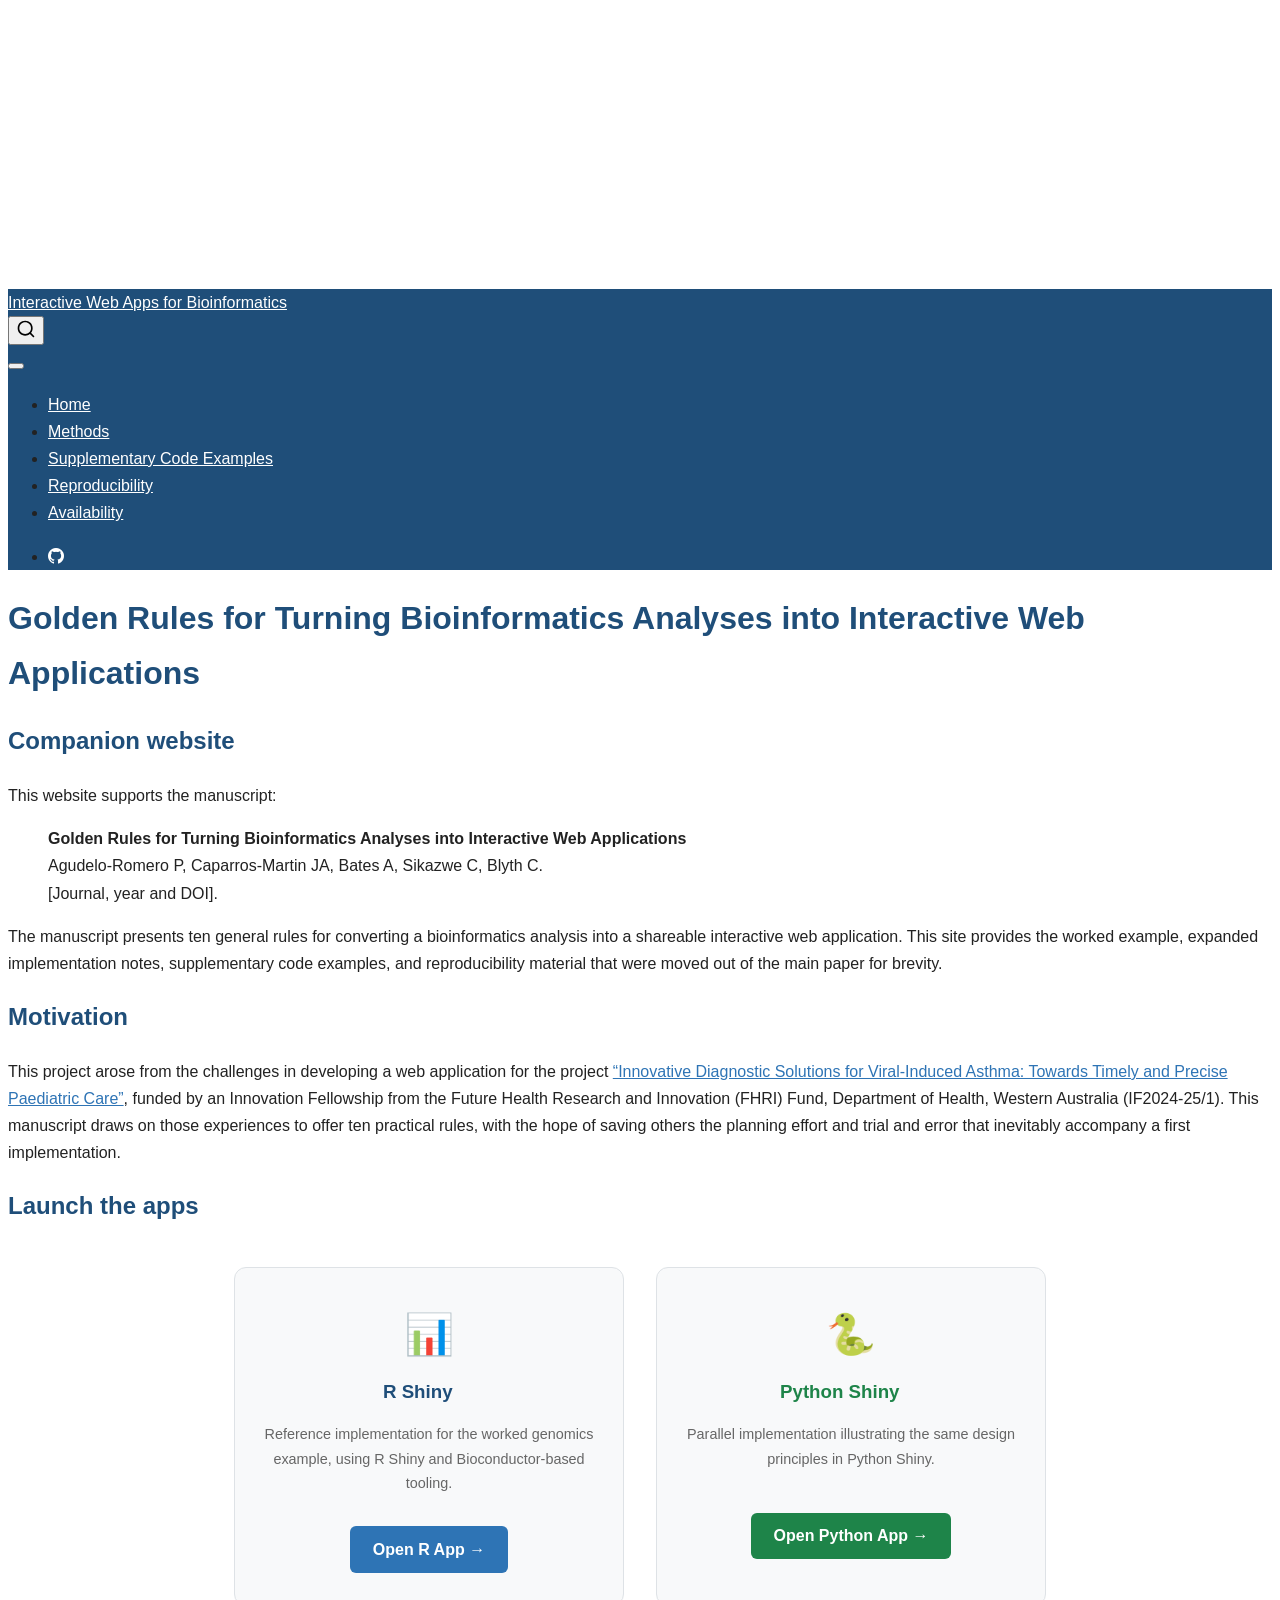
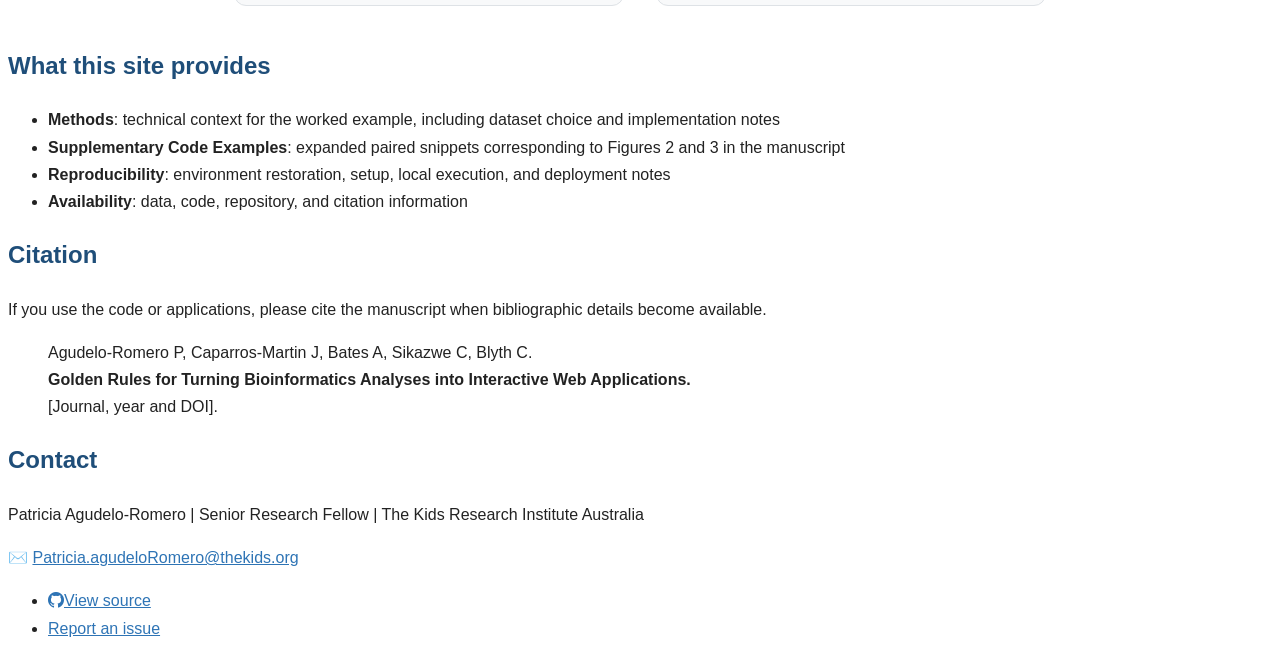
==== commit e67c5d91: "Built site for gh-pages" ====
--- a/index.html
+++ b/index.html
@@ -7,7 +7,7 @@
 <meta name="viewport" content="width=device-width, initial-scale=1.0, user-scalable=yes">
 
 
-<title>Ten Simple Rules for Turning Bioinformatics Analyses into Interactive Web Applications – Interactive Web Apps for Bioinformatics</title>
+<title>Golden Rules for Turning Bioinformatics Analyses into Interactive Web Applications – Interactive Web Apps for Bioinformatics</title>
 <style>
 /* Default styles provided by pandoc.
 ** See https://pandoc.org/MANUAL.html#variables-for-html for config info.
@@ -140,7 +140,7 @@
 
 <header id="title-block-header" class="quarto-title-block default">
 <div class="quarto-title">
-<h1 class="title">Ten Simple Rules for Turning Bioinformatics Analyses into Interactive Web Applications</h1>
+<h1 class="title">Golden Rules for Turning Bioinformatics Analyses into Interactive Web Applications</h1>
 </div>
 
 
@@ -161,7 +161,7 @@
 <h2 class="anchored" data-anchor-id="companion-website">Companion website</h2>
 <p>This website supports the manuscript:</p>
 <blockquote class="blockquote">
-<p><strong>Ten Simple Rules for Turning Bioinformatics Analyses into Interactive Web Applications</strong><br>
+<p><strong>Golden Rules for Turning Bioinformatics Analyses into Interactive Web Applications</strong><br>
 Agudelo-Romero P, Caparros-Martin JA, Bates A, Sikazwe C, Blyth C.<br>
 [Journal, year and DOI].</p>
 </blockquote>
@@ -237,7 +237,7 @@
 <p>If you use the code or applications, please cite the manuscript when bibliographic details become available.</p>
 <blockquote class="blockquote">
 <p>Agudelo-Romero P, Caparros-Martin J, Bates A, Sikazwe C, Blyth C.<br>
-<strong>Ten Simple Rules for Turning Bioinformatics Analyses into Interactive Web Applications.</strong><br>
+<strong>Golden Rules for Turning Bioinformatics Analyses into Interactive Web Applications.</strong><br>
 [Journal, year and DOI].</p>
 </blockquote>
 </section>
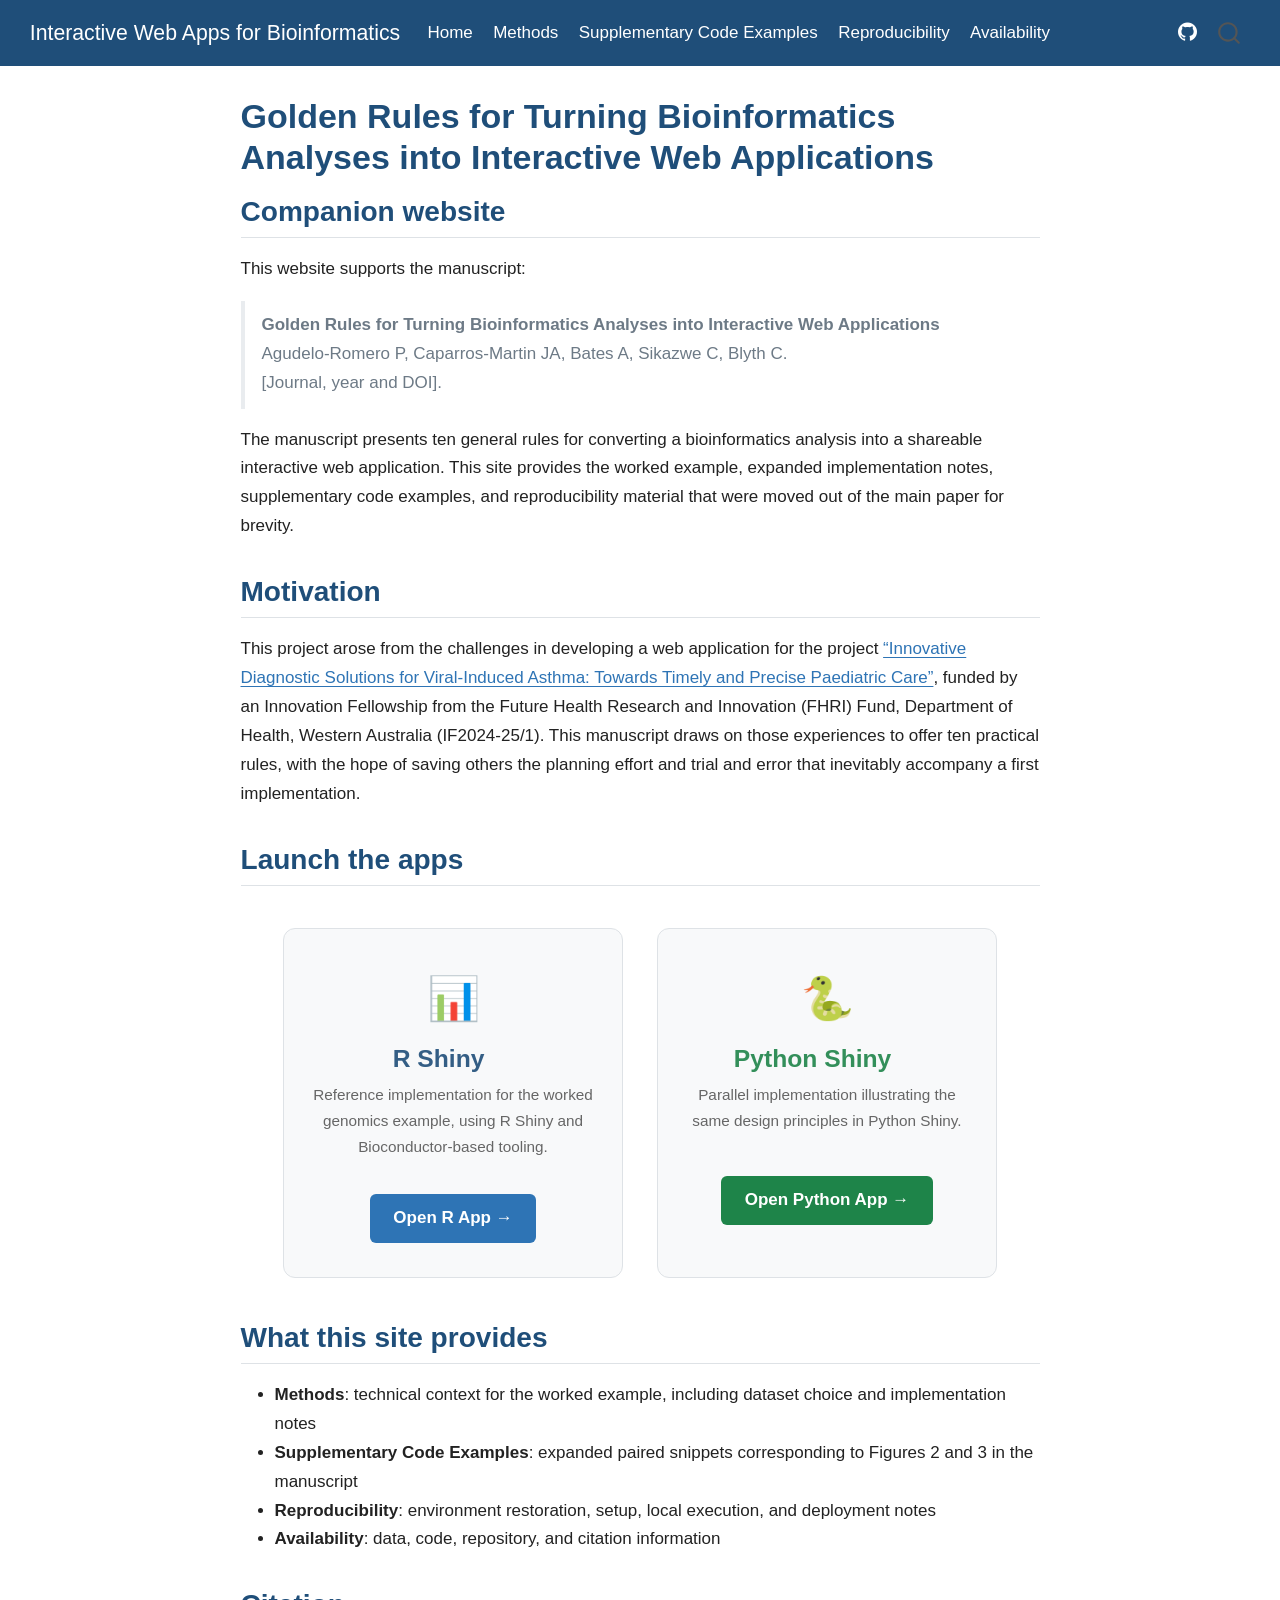
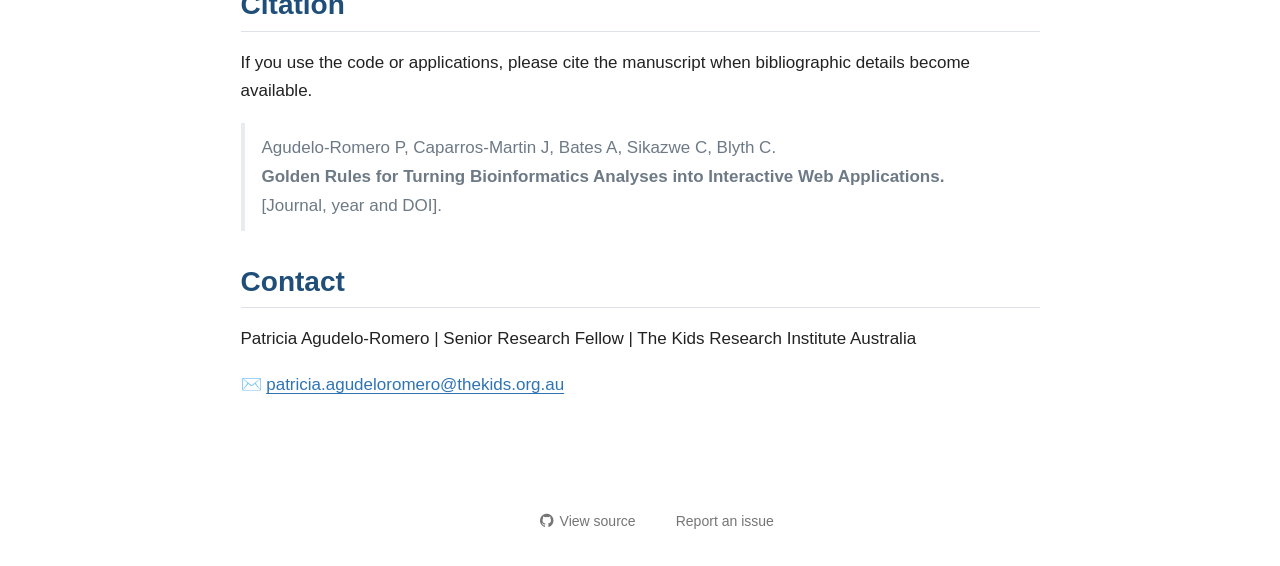
==== commit 4b077a3f: "Built site for gh-pages" ====
--- a/index.html
+++ b/index.html
@@ -2,7 +2,7 @@
 <html xmlns="http://www.w3.org/1999/xhtml" lang="en" xml:lang="en"><head>
 
 <meta charset="utf-8">
-<meta name="generator" content="quarto-1.10.18">
+<meta name="generator" content="quarto-1.11.9">
 
 <meta name="viewport" content="width=device-width, initial-scale=1.0, user-scalable=yes">
 
@@ -38,14 +38,15 @@
 <meta name="quarto:offset" content="./">
 <script src="site_libs/quarto-html/quarto.js" type="module"></script>
 <script src="site_libs/quarto-html/tabsets/tabsets.js" type="module"></script>
+<script src="site_libs/quarto-html/scrollable-regions/scrollable-regions.js" type="module"></script>
 <script src="site_libs/quarto-html/popper.min.js"></script>
 <script src="site_libs/quarto-html/tippy.umd.min.js"></script>
 <script src="site_libs/quarto-html/anchor.min.js"></script>
 <link href="site_libs/quarto-html/tippy.css" rel="stylesheet">
-<link href="site_libs/quarto-html/quarto-syntax-highlighting-64a204ab8560d761af7679ceaba22944.css" rel="stylesheet" id="quarto-text-highlighting-styles">
+<link href="site_libs/quarto-html/quarto-syntax-highlighting-63b5708e65d6cd79cd7618c58d0c21e7.css" rel="stylesheet" id="quarto-text-highlighting-styles">
 <script src="site_libs/bootstrap/bootstrap.min.js"></script>
 <link href="site_libs/bootstrap/bootstrap-icons.css" rel="stylesheet">
-<link href="site_libs/bootstrap/bootstrap-55617497126496852ff9f5a59253c640.min.css" rel="stylesheet" append-hash="true" id="quarto-bootstrap" data-mode="light">
+<link href="site_libs/bootstrap/bootstrap-cb61c712ca1a7fe70a83faed8e4da2d7.min.css" rel="stylesheet" append-hash="true" id="quarto-bootstrap" data-mode="light">
 <script id="quarto-search-options" type="application/json">{
   "location": "navbar",
   "copy-button": false,
@@ -79,19 +80,18 @@
 <link rel="stylesheet" href="assets/styles.css">
 </head>
 
-<body class="nav-fixed fullcontent quarto-light">
+<body class="nav-fixed fullcontent quarto-light"><a id="quarto-skip-link" class="visually-hidden-focusable" href="#quarto-document-content">Skip to main content</a>
 
 <div id="quarto-search-results"></div>
   <header id="quarto-header" class="headroom fixed-top">
-    <nav class="navbar navbar-expand-lg " data-bs-theme="dark">
+    <nav class="navbar navbar-expand-lg " data-bs-theme="dark" aria-label="Site">
       <div class="navbar-container container-fluid">
       <div class="navbar-brand-container mx-auto">
     <a class="navbar-brand" href="./index.html">
     <span class="navbar-title">Interactive Web Apps for Bioinformatics</span>
     </a>
   </div>
-            <div id="quarto-search" class="" title="Search"></div>
-          <button class="navbar-toggler" type="button" data-bs-toggle="collapse" data-bs-target="#navbarCollapse" aria-controls="navbarCollapse" role="menu" aria-expanded="false" aria-label="Toggle navigation" onclick="if (window.quartoToggleHeadroom) { window.quartoToggleHeadroom(); }">
+          <button class="navbar-toggler" type="button" data-bs-toggle="collapse" data-bs-target="#navbarCollapse" aria-controls="navbarCollapse" aria-expanded="false" aria-label="Toggle navigation" onclick="if (window.quartoToggleHeadroom) { window.quartoToggleHeadroom(); }">
   <span class="navbar-toggler-icon"></span>
 </button>
           <div class="collapse navbar-collapse" id="navbarCollapse">
@@ -127,6 +127,7 @@
           </div> <!-- /navcollapse -->
             <div class="quarto-navbar-tools">
 </div>
+            <div id="quarto-search" class="" title="Search"></div>
       </div> <!-- /container-fluid -->
     </nav>
 </header>
@@ -136,7 +137,7 @@
 <!-- margin-sidebar -->
     
 <!-- main -->
-<main class="content" id="quarto-document-content">
+<main class="content" id="quarto-document-content" tabindex="-1">
 
 <header id="title-block-header" class="quarto-title-block default">
 <div class="quarto-title">
@@ -244,7 +245,7 @@
 <section id="contact" class="level2">
 <h2 class="anchored" data-anchor-id="contact">Contact</h2>
 <p>Patricia Agudelo-Romero | Senior Research Fellow | The Kids Research Institute Australia</p>
-<p>✉️ <a href="mailto:Patricia.agudeloRomero@thekids.org">Patricia.agudeloRomero@thekids.org</a></p>
+<p>✉️ <a href="mailto:patricia.agudeloromero@thekids.org.au">patricia.agudeloromero@thekids.org.au</a></p>
 
 
 </section>
@@ -324,11 +325,30 @@
       var localhostRegex = new RegExp(/^(?:http|https):\/\/localhost\:?[0-9]*\//);
       var mailtoRegex = new RegExp(/^mailto:/);
         var filterRegex = new RegExp("https:\/\/agudeloromero\.github\.io\/limma-deg-explorer\/");
+      const newWindowLabel = "(opens in a new tab)";
+      const newWindowNoteId = "quarto-ext-newwindow-label";
+      // Links reference one hidden label through aria-describedby, so the
+      // announcement never changes their accessible name.
+      var describeNewWindow = (link) => {
+        if (!window.document.getElementById(newWindowNoteId)) {
+          var newWindowNote = window.document.createElement("span");
+          newWindowNote.id = newWindowNoteId;
+          newWindowNote.hidden = true;
+          newWindowNote.textContent = newWindowLabel;
+          window.document.body.appendChild(newWindowNote);
+        }
+        var describedBy = (link.getAttribute("aria-describedby") || "").split(/\s+/).filter(Boolean);
+        if (!describedBy.includes(newWindowNoteId)) {
+          describedBy.push(newWindowNoteId);
+          link.setAttribute("aria-describedby", describedBy.join(" "));
+        }
+      }
       var isInternal = (href) => {
           return filterRegex.test(href) || localhostRegex.test(href) || mailtoRegex.test(href);
       }
       // Inspect non-navigation links and adorn them if external
-     var links = window.document.querySelectorAll('a[href]:not(.nav-link):not(.navbar-brand):not(.toc-action):not(.sidebar-link):not(.sidebar-item-toggle):not(.pagination-link):not(.no-external):not([aria-hidden]):not(.dropdown-item):not(.quarto-navigation-tool):not(.about-link)');
+      window.quartoDecorateExternalLinks = function (root) {
+     var links = (root || window.document).querySelectorAll('a[href]:not(.nav-link):not(.navbar-brand):not(.toc-action):not(.sidebar-link):not(.sidebar-item-toggle):not(.pagination-link):not(.no-external):not([aria-hidden]):not(.dropdown-item):not(.quarto-navigation-tool):not(.about-link)');
       for (var i=0; i<links.length; i++) {
         const link = links[i];
         if (!isInternal(link.href)) {
@@ -342,8 +362,70 @@
             if (link.getAttribute("rel") === null) {
               link.setAttribute("rel", "noopener");
             }
-        }
-      }
+            describeNewWindow(link);
+          if (!link.classList.contains('no-external-icon')) {
+          }
+        }
+      }
+      };
+      window.quartoDecorateExternalLinks(window.document);
+    // Esc closes the popup (WCAG 1.4.13) and focus leaving both trigger and
+    // popup closes it (WCAG 2.4.11); tippy handles neither for interactive popups.
+    const hideOnEscAndFocusOut = {
+      name: 'hideOnEscAndFocusOut',
+      defaultValue: true,
+      fn(instance) {
+        const dismiss = () => {
+          // A show scheduled by the trigger delay would otherwise reopen it
+          instance.clearDelayTimeouts();
+          instance.hide();
+        };
+        const onKeyDown = (event) => {
+          if (event.key !== 'Escape') {
+            return;
+          }
+          // Keep Esc from also reaching page handlers (e.g. reveal.js overview),
+          // except an open reveal.js slide menu, which Esc should close too.
+          // The menu handles keys only when its keyboard option is on.
+          const menuHandlesEsc = window.Reveal?.getPlugin?.('menu')?.isOpen() &&
+            window.Reveal.getConfig().menu?.keyboard !== false;
+          if (!menuHandlesEsc) {
+            event.stopPropagation();
+          }
+          if (instance.popper.contains(window.document.activeElement)) {
+            // Disabled while refocusing so the focus trigger does not reopen it
+            instance.disable();
+            instance.reference.focus();
+            instance.enable();
+          }
+          dismiss();
+        };
+        const onFocusOut = (event) => {
+          const target = event.relatedTarget;
+          if (target && !instance.reference.contains(target) &&
+              !instance.popper.contains(target)) {
+            dismiss();
+          }
+        };
+        // On the trigger too: a click trigger (code-annotations: select) has no
+        // blur handling. Attached for the instance's lifetime so leaving the
+        // trigger also cancels a show still pending on the trigger delay.
+        instance.reference.addEventListener('focusout', onFocusOut);
+        return {
+          onShow() {
+            window.document.addEventListener('keydown', onKeyDown, true);
+            instance.popper.addEventListener('focusout', onFocusOut);
+          },
+          onHide() {
+            window.document.removeEventListener('keydown', onKeyDown, true);
+            instance.popper.removeEventListener('focusout', onFocusOut);
+          },
+          onDestroy() {
+            instance.reference.removeEventListener('focusout', onFocusOut);
+          },
+        };
+      },
+    };
     function tippyHover(el, contentFn, onTriggerFn, onUntriggerFn) {
       const config = {
         allowHTML: true,
@@ -357,6 +439,7 @@
         interactiveBorder: 10,
         theme: 'quarto',
         placement: 'bottom-start',
+        plugins: [hideOnEscAndFocusOut],
       };
       if (contentFn) {
         config.content = contentFn;
@@ -519,44 +602,54 @@
           const lineIds = lines.map((line) => {
             return targetCell + "-" + line;
           })
-          let top = null;
-          let height = null;
-          let parent = null;
+          // Each band is positioned against its own containing block, which is
+          // not the offsetParent of the lines, so place it from client rects.
+          const placeBand = (band, firstEl, lastEl, codeBlock) => {
+            const container = band.offsetParent;
+            if (container === null) {
+              return;
+            }
+            const containerRect = container.getBoundingClientRect();
+            // Reveal.js scales slides with a transform, so convert client
+            // pixels back to the CSS pixels of the container.
+            const scale = containerRect.height / container.offsetHeight || 1;
+            const firstRect = firstEl.getBoundingClientRect();
+            const lastRect = lastEl.getBoundingClientRect();
+            const top = (firstRect.top - containerRect.top) / scale - container.clientTop + container.scrollTop;
+            const height = (lastRect.bottom - firstRect.top) / scale;
+            band.style.top = top - 2 + "px";
+            band.style.height = height + 4 + "px";
+            if (codeBlock) {
+              // Without the copy button wrapper, the containing block is wider
+              // than the code block, so span the code block explicitly.
+              const blockRect = codeBlock.getBoundingClientRect();
+              band.style.left = (blockRect.left - containerRect.left) / scale - container.clientLeft + container.scrollLeft + "px";
+              band.style.width = blockRect.width / scale + "px";
+            }
+          };
           if (lineIds.length > 0) {
-              //compute the position of the single el (top and bottom and make a div)
-              const el = window.document.getElementById(lineIds[0]);
-              top = el.offsetTop;
-              height = el.offsetHeight;
-              parent = el.parentElement.parentElement;
-            if (lineIds.length > 1) {
-              const lastEl = window.document.getElementById(lineIds[lineIds.length - 1]);
-              const bottom = lastEl.offsetTop + lastEl.offsetHeight;
-              height = bottom - top;
-            }
-            if (top !== null && height !== null && parent !== null) {
-              // cook up a div (if necessary) and position it 
-              let div = window.document.getElementById("code-annotation-line-highlight");
-              if (div === null) {
-                div = window.document.createElement("div");
-                div.setAttribute("id", "code-annotation-line-highlight");
-                div.style.position = 'absolute';
-                parent.appendChild(div);
-              }
-              div.style.top = top - 2 + "px";
-              div.style.height = height + 4 + "px";
-              div.style.left = 0;
-              let gutterDiv = window.document.getElementById("code-annotation-line-highlight-gutter");
-              if (gutterDiv === null) {
-                gutterDiv = window.document.createElement("div");
-                gutterDiv.setAttribute("id", "code-annotation-line-highlight-gutter");
-                gutterDiv.style.position = 'absolute';
-                const codeCell = window.document.getElementById(targetCell);
-                const gutter = codeCell.querySelector('.code-annotation-gutter');
-                gutter.appendChild(gutterDiv);
-              }
-              gutterDiv.style.top = top - 2 + "px";
-              gutterDiv.style.height = height + 4 + "px";
-            }
+            const el = window.document.getElementById(lineIds[0]);
+            const lastEl = window.document.getElementById(lineIds[lineIds.length - 1]);
+            const parent = el.parentElement.parentElement;
+            // cook up a div (if necessary) and position it
+            let div = window.document.getElementById("code-annotation-line-highlight");
+            if (div === null) {
+              div = window.document.createElement("div");
+              div.setAttribute("id", "code-annotation-line-highlight");
+              div.style.position = 'absolute';
+              parent.appendChild(div);
+            }
+            placeBand(div, el, lastEl, parent.closest("div.sourceCode") || parent);
+            let gutterDiv = window.document.getElementById("code-annotation-line-highlight-gutter");
+            if (gutterDiv === null) {
+              gutterDiv = window.document.createElement("div");
+              gutterDiv.setAttribute("id", "code-annotation-line-highlight-gutter");
+              gutterDiv.style.position = 'absolute';
+              const codeCell = window.document.getElementById(targetCell);
+              const gutter = codeCell.querySelector('.code-annotation-gutter');
+              gutter.appendChild(gutterDiv);
+            }
+            placeBand(gutterDiv, el, lastEl);
             selectedAnnoteEl = annoteEl;
           }
         };
@@ -655,6 +748,9 @@
     }
   });
   </script>
+  <script type="application/javascript">
+  window.quartoScrollableRegionsLabels = {"code":"Scrollable code","output":"Scrollable output"};
+  </script>
 </div> <!-- /content -->
 
 
--- a/site_libs/quarto-html/quarto-syntax-highlighting-63b5708e65d6cd79cd7618c58d0c21e7.css
+++ b/site_libs/quarto-html/quarto-syntax-highlighting-63b5708e65d6cd79cd7618c58d0c21e7.css
@@ -0,0 +1,236 @@
+/* quarto syntax highlight colors */
+:root {
+  --quarto-hl-ot-color: #003B4F;
+  --quarto-hl-at-color: #657422;
+  --quarto-hl-ss-color: #20794D;
+  --quarto-hl-an-color: #5E5E5E;
+  --quarto-hl-fu-color: #4758AB;
+  --quarto-hl-st-color: #20794D;
+  --quarto-hl-cf-color: #003B4F;
+  --quarto-hl-op-color: #5E5E5E;
+  --quarto-hl-er-color: #AD0000;
+  --quarto-hl-bn-color: #AD0000;
+  --quarto-hl-al-color: #AD0000;
+  --quarto-hl-va-color: #111111;
+  --quarto-hl-bu-color: inherit;
+  --quarto-hl-ex-color: inherit;
+  --quarto-hl-pp-color: #AD0000;
+  --quarto-hl-in-color: #5E5E5E;
+  --quarto-hl-vs-color: #20794D;
+  --quarto-hl-wa-color: #5E5E5E;
+  --quarto-hl-do-color: #5E5E5E;
+  --quarto-hl-im-color: #00769E;
+  --quarto-hl-ch-color: #20794D;
+  --quarto-hl-dt-color: #AD0000;
+  --quarto-hl-fl-color: #AD0000;
+  --quarto-hl-co-color: #5E5E5E;
+  --quarto-hl-cv-color: #5E5E5E;
+  --quarto-hl-cn-color: #8f5902;
+  --quarto-hl-sc-color: #5E5E5E;
+  --quarto-hl-dv-color: #AD0000;
+  --quarto-hl-kw-color: #003B4F;
+}
+
+/* other quarto variables */
+:root {
+  --quarto-font-monospace: SFMono-Regular, Menlo, Monaco, Consolas, "Liberation Mono", "Courier New", monospace;
+}
+
+/* syntax highlight based on Pandoc's rules */
+pre > code.sourceCode > span {
+  color: #003B4F;
+}
+
+code.sourceCode > span {
+  color: #003B4F;
+}
+
+div.sourceCode,
+div.sourceCode pre.sourceCode {
+  color: #003B4F;
+}
+
+/* Normal */
+code span {
+  color: #003B4F;
+}
+
+/* Alert */
+code span.al {
+  color: #AD0000;
+  font-style: inherit;
+}
+
+/* Annotation */
+code span.an {
+  color: #5E5E5E;
+  font-style: inherit;
+}
+
+/* Attribute */
+code span.at {
+  color: #657422;
+  font-style: inherit;
+}
+
+/* BaseN */
+code span.bn {
+  color: #AD0000;
+  font-style: inherit;
+}
+
+/* BuiltIn */
+code span.bu {
+  font-style: inherit;
+}
+
+/* ControlFlow */
+code span.cf {
+  color: #003B4F;
+  font-weight: bold;
+  font-style: inherit;
+}
+
+/* Char */
+code span.ch {
+  color: #20794D;
+  font-style: inherit;
+}
+
+/* Constant */
+code span.cn {
+  color: #8f5902;
+  font-style: inherit;
+}
+
+/* Comment */
+code span.co {
+  color: #5E5E5E;
+  font-style: inherit;
+}
+
+/* CommentVar */
+code span.cv {
+  color: #5E5E5E;
+  font-style: italic;
+}
+
+/* Documentation */
+code span.do {
+  color: #5E5E5E;
+  font-style: italic;
+}
+
+/* DataType */
+code span.dt {
+  color: #AD0000;
+  font-style: inherit;
+}
+
+/* DecVal */
+code span.dv {
+  color: #AD0000;
+  font-style: inherit;
+}
+
+/* Error */
+code span.er {
+  color: #AD0000;
+  font-style: inherit;
+}
+
+/* Extension */
+code span.ex {
+  font-style: inherit;
+}
+
+/* Float */
+code span.fl {
+  color: #AD0000;
+  font-style: inherit;
+}
+
+/* Function */
+code span.fu {
+  color: #4758AB;
+  font-style: inherit;
+}
+
+/* Import */
+code span.im {
+  color: #00769E;
+  font-style: inherit;
+}
+
+/* Information */
+code span.in {
+  color: #5E5E5E;
+  font-style: inherit;
+}
+
+/* Keyword */
+code span.kw {
+  color: #003B4F;
+  font-weight: bold;
+  font-style: inherit;
+}
+
+/* Operator */
+code span.op {
+  color: #5E5E5E;
+  font-style: inherit;
+}
+
+/* Other */
+code span.ot {
+  color: #003B4F;
+  font-style: inherit;
+}
+
+/* Preprocessor */
+code span.pp {
+  color: #AD0000;
+  font-style: inherit;
+}
+
+/* SpecialChar */
+code span.sc {
+  color: #5E5E5E;
+  font-style: inherit;
+}
+
+/* SpecialString */
+code span.ss {
+  color: #20794D;
+  font-style: inherit;
+}
+
+/* String */
+code span.st {
+  color: #20794D;
+  font-style: inherit;
+}
+
+/* Variable */
+code span.va {
+  color: #111111;
+  font-style: inherit;
+}
+
+/* VerbatimString */
+code span.vs {
+  color: #20794D;
+  font-style: inherit;
+}
+
+/* Warning */
+code span.wa {
+  color: #5E5E5E;
+  font-style: italic;
+}
+
+.prevent-inlining {
+  content: "</";
+}
+
+/*# sourceMappingURL=054cc16b9e9817627be6994582d2ffb5.css.map */
